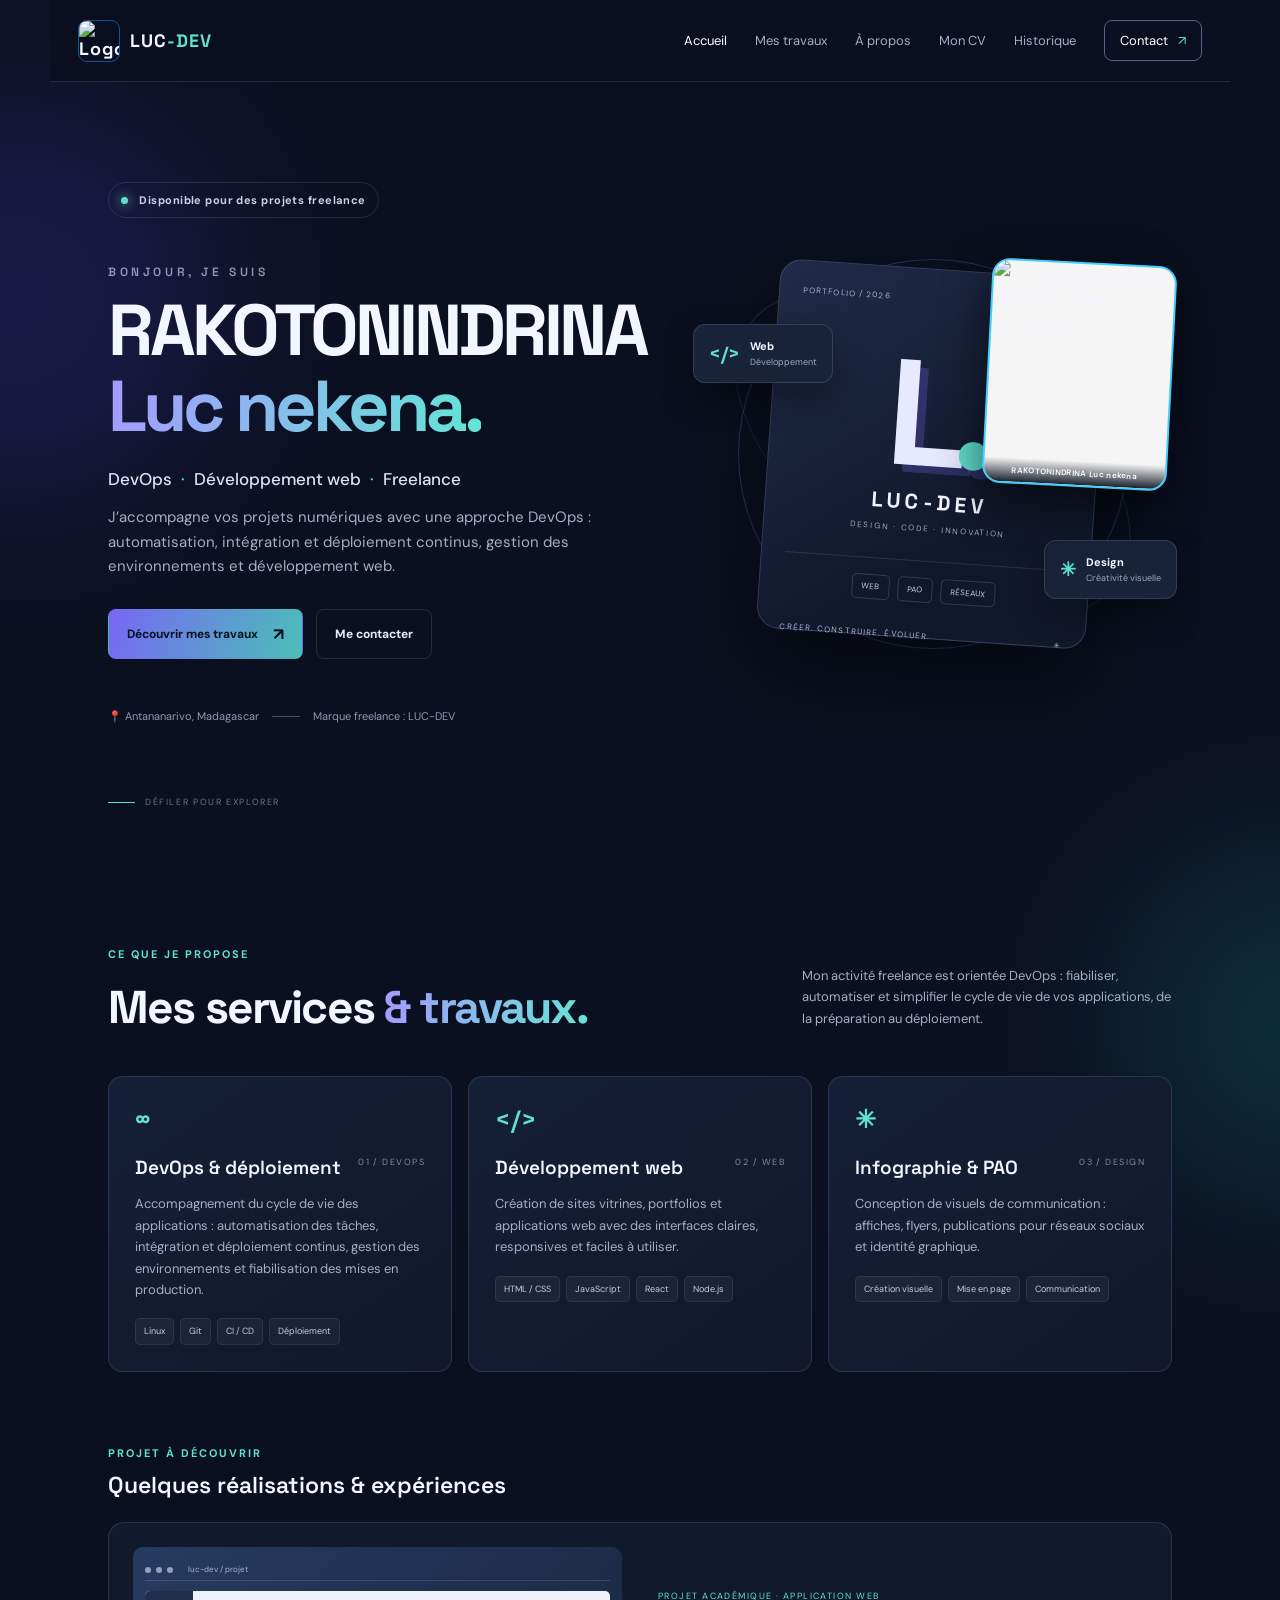
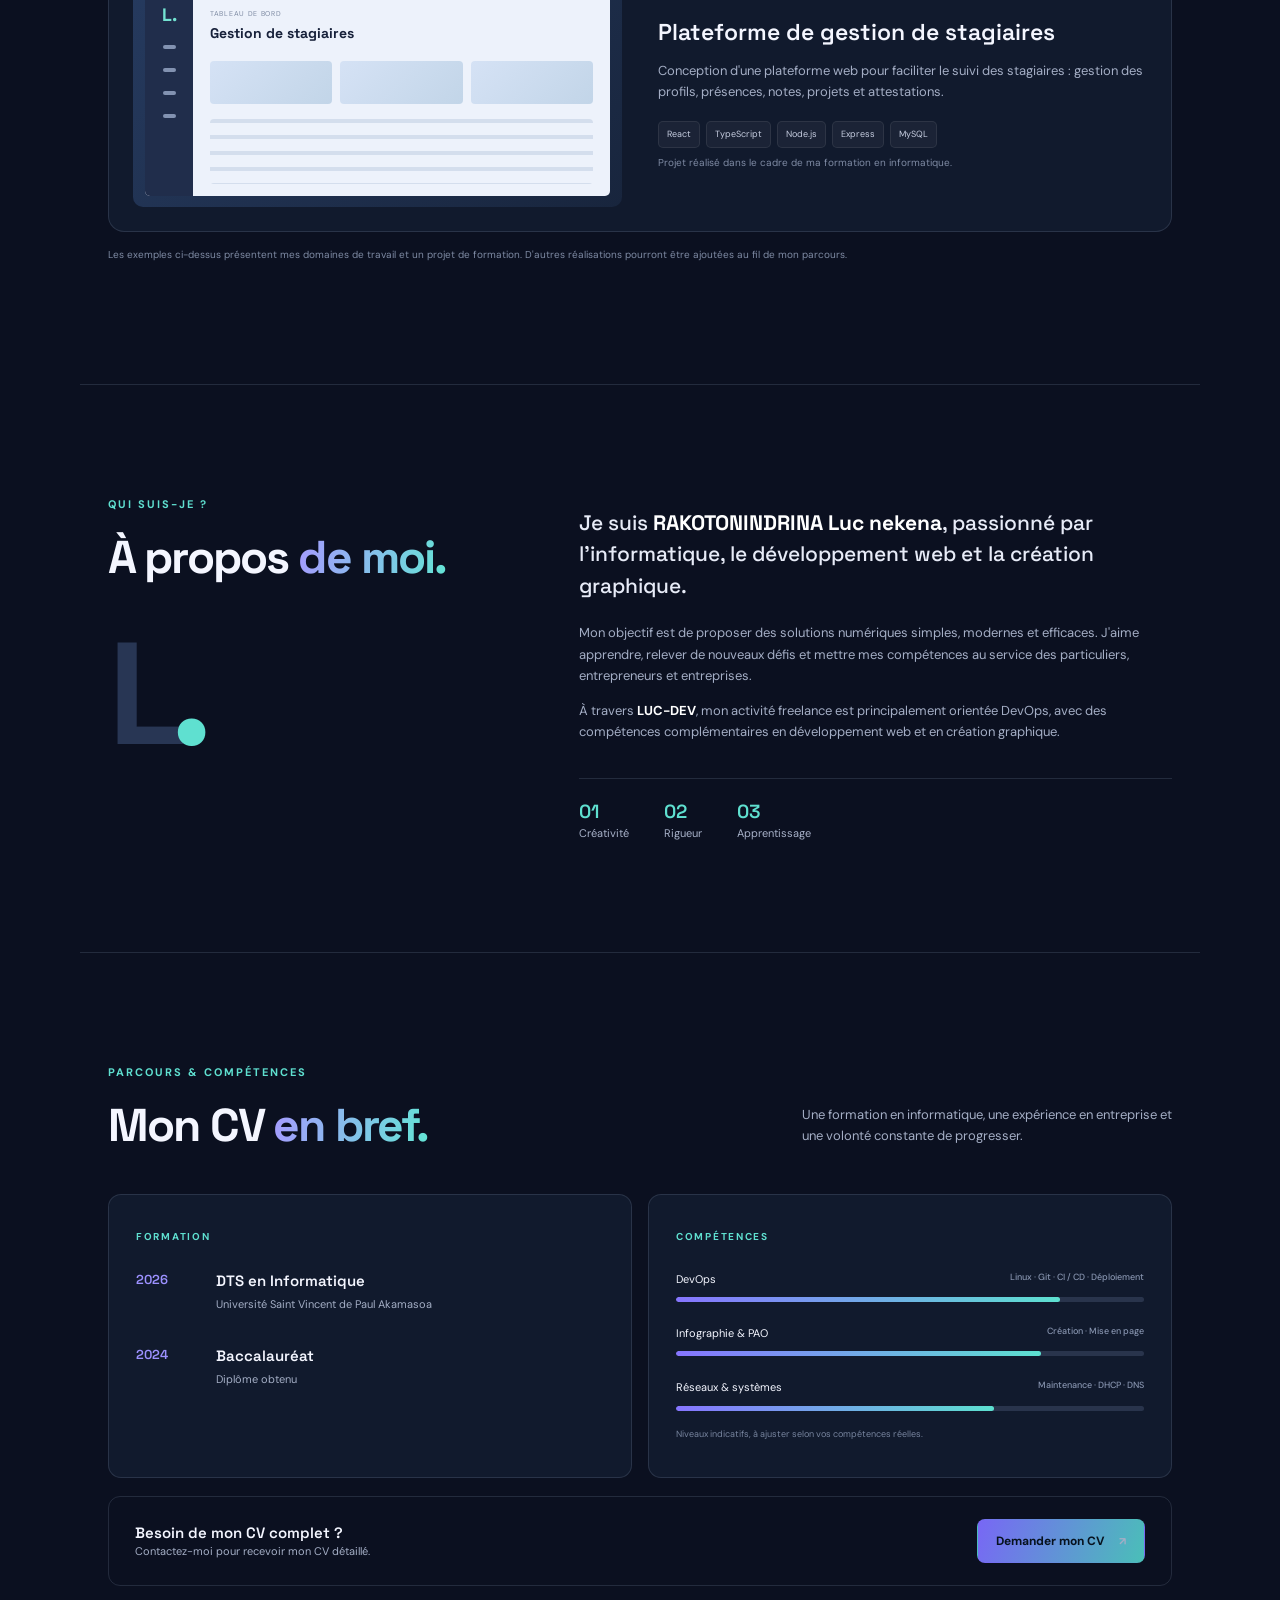
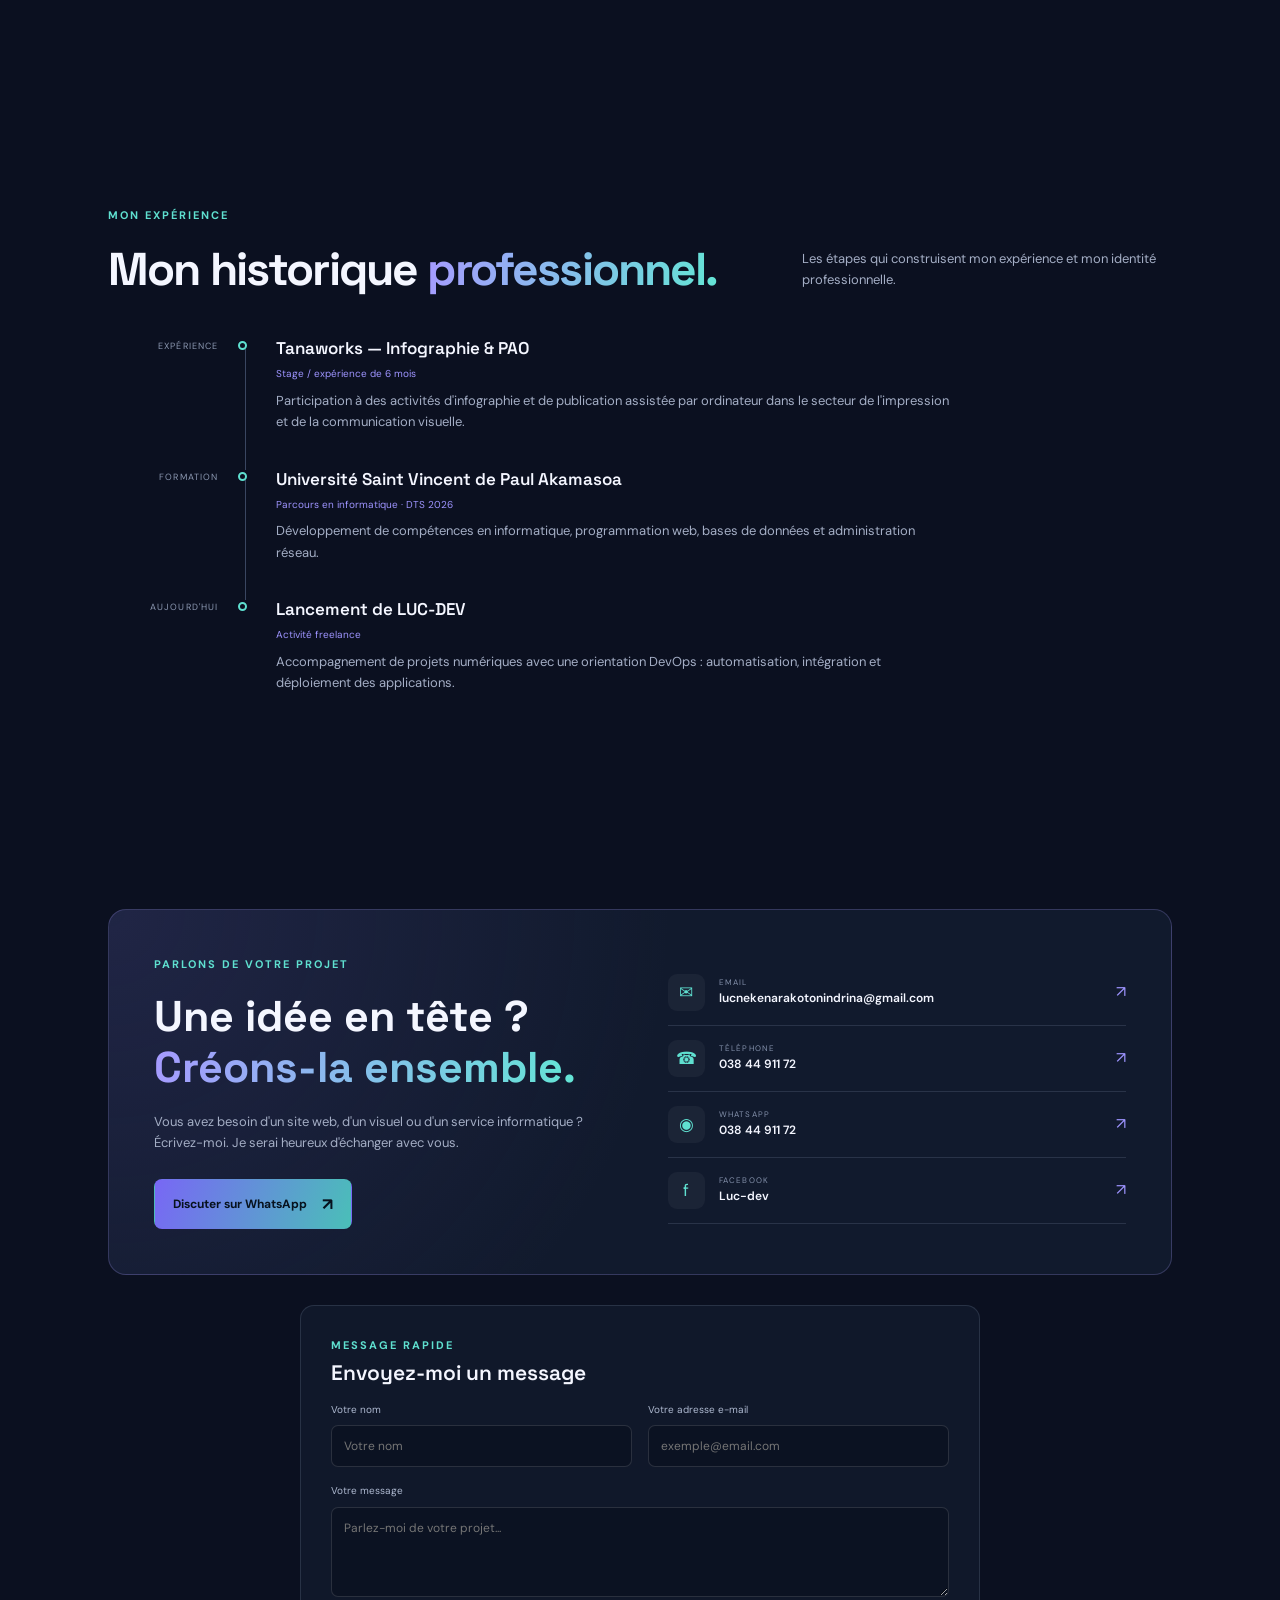
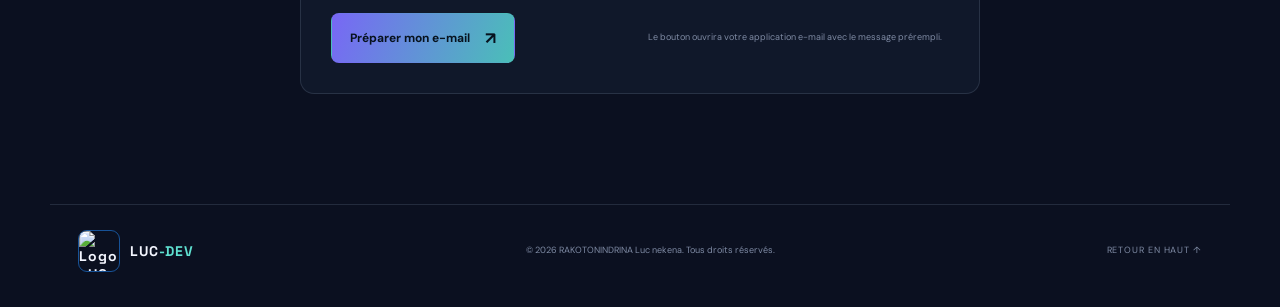
==== index.html @ 8e02e76b "Add files via upload" ====
<!doctype html>
<html lang="fr">
<head>
  <meta charset="utf-8">
  <meta name="viewport" content="width=device-width, initial-scale=1">
  <meta name="theme-color" content="#0b1020">
  <meta name="description" content="Portfolio de RAKOTONINDRINA Luc nekena — développeur web, infographiste et freelance LUC-DEV à Madagascar.">
  <title>RAKOTONINDRINA Luc nekena | LUC-DEV</title>
  <link rel="preconnect" href="https://fonts.googleapis.com">
  <link rel="preconnect" href="https://fonts.gstatic.com" crossorigin>
  <link href="https://fonts.googleapis.com/css2?family=DM+Sans:wght@400;500;600;700&family=Space+Grotesk:wght@400;500;600;700&display=swap" rel="stylesheet">
  <link rel="stylesheet" href="style.css">
</head>
<body>
  <div class="ambient ambient-one"></div><div class="ambient ambient-two"></div>
  <header class="topbar">
    <a class="brand" href="#accueil" aria-label="Accueil LUC-DEV"><img class="brand-logo" src="assets/luc-dev-logo.png" alt="Logo LUC-DEV"><span class="brand-wordmark">LUC<span class="brand-accent">-DEV</span></span></a>
    <button class="menu-toggle" id="menuToggle" aria-label="Ouvrir le menu" aria-expanded="false"><span></span><span></span><span></span></button>
    <nav id="mainNav">
      <a href="#accueil" class="nav-link active">Accueil</a>
      <a href="#travaux" class="nav-link">Mes travaux</a>
      <a href="#apropos" class="nav-link">À propos</a>
      <a href="#cv" class="nav-link">Mon CV</a>
      <a href="#historique" class="nav-link">Historique</a>
      <a href="#contact" class="nav-link nav-contact">Contact <span>↗</span></a>
    </nav>
  </header>

  <main>
    <section class="hero section" id="accueil">
      <div class="hero-copy">
        <div class="eyebrow"><span class="status-dot"></span> Disponible pour des projets freelance</div>
        <p class="hero-kicker">BONJOUR, JE SUIS</p>
        <h1>RAKOTONINDRINA<br><span class="gradient-text">Luc nekena.</span></h1>
        <h2>DevOps <span>·</span> Développement web <span>·</span> Freelance</h2>
        <p class="hero-description">J’accompagne vos projets numériques avec une approche DevOps : automatisation, intégration et déploiement continus, gestion des environnements et développement web.</p>
        <div class="hero-actions">
          <a class="button button-primary" href="#travaux">Découvrir mes travaux <span>↗</span></a>
          <a class="button button-ghost" href="#contact">Me contacter</a>
        </div>
        <div class="hero-meta"><span>📍 Antananarivo, Madagascar</span><span class="meta-line"></span><span>Marque freelance : LUC-DEV</span></div>
      </div>
      <div class="hero-visual">
        <div class="visual-orbit orbit-a"></div><div class="visual-orbit orbit-b"></div>
        <div class="portrait-frame"><img src="assets/luc-profile.png" alt="Portrait professionnel de RAKOTONINDRINA Luc nekena"><span class="portrait-caption">RAKOTONINDRINA Luc nekena</span></div>
        <div class="profile-card">
          <div class="profile-top"><span class="tiny-label">PORTFOLIO / 2026</span><span class="online-indicator">● EN LIGNE</span></div>
          <div class="monogram">L<span>.</span></div>
          <div class="profile-name">LUC-DEV</div>
          <div class="profile-role">DESIGN · CODE · INNOVATION</div>
          <div class="profile-divider"></div>
          <div class="profile-tags"><span>WEB</span><span>PAO</span><span>RÉSEAUX</span></div>
          <div class="profile-bottom"><span>CRÉER. CONSTRUIRE. ÉVOLUER.</span><span>✳</span></div>
        </div>
        <div class="float-chip chip-code"><span class="chip-icon">&lt;/&gt;</span><span><b>Web</b><small>Développement</small></span></div>
        <div class="float-chip chip-design"><span class="chip-icon">✳</span><span><b>Design</b><small>Créativité visuelle</small></span></div>
      </div>
      <a class="scroll-cue" href="#travaux"><span></span> DÉFILER POUR EXPLORER</a>
    </section>

    <section class="section work-section" id="travaux">
      <div class="section-heading">
        <div><p class="eyebrow">CE QUE JE PROPOSE</p><h2>Mes services <span class="gradient-text">&amp; travaux.</span></h2></div>
        <p class="section-intro">Mon activité freelance est orientée DevOps : fiabiliser, automatiser et simplifier le cycle de vie de vos applications, de la préparation au déploiement.</p>
      </div>
      <div class="service-grid">
        <article class="service-card">
          <div class="service-icon">∞</div><span class="card-number">01 / DEVOPS</span>
          <h3>DevOps &amp; déploiement</h3><p>Accompagnement du cycle de vie des applications : automatisation des tâches, intégration et déploiement continus, gestion des environnements et fiabilisation des mises en production.</p>
          <div class="tags"><span>Linux</span><span>Git</span><span>CI / CD</span><span>Déploiement</span></div>
        </article>
        <article class="service-card">
          <div class="service-icon">&lt;/&gt;</div><span class="card-number">02 / WEB</span>
          <h3>Développement web</h3><p>Création de sites vitrines, portfolios et applications web avec des interfaces claires, responsives et faciles à utiliser.</p>
          <div class="tags"><span>HTML / CSS</span><span>JavaScript</span><span>React</span><span>Node.js</span></div>
        </article>
        <article class="service-card">
          <div class="service-icon">✳</div><span class="card-number">03 / DESIGN</span>
          <h3>Infographie &amp; PAO</h3><p>Conception de visuels de communication : affiches, flyers, publications pour réseaux sociaux et identité graphique.</p>
          <div class="tags"><span>Création visuelle</span><span>Mise en page</span><span>Communication</span></div>
        </article>
      </div>

      <div class="project-heading"><p class="eyebrow">PROJET À DÉCOUVRIR</p><h3>Quelques réalisations &amp; expériences</h3></div>
      <article class="project-card">
        <div class="project-art">
          <div class="browser-bar"><i></i><i></i><i></i><span>luc-dev / projet</span></div>
          <div class="dashboard-art"><aside><b>L.</b><span></span><span></span><span></span><span></span></aside><div class="dash-main"><small>TABLEAU DE BORD</small><b>Gestion de stagiaires</b><div class="dash-widgets"><i></i><i></i><i></i></div><div class="dash-lines"></div></div></div>
        </div>
        <div class="project-info"><span class="project-type">PROJET ACADÉMIQUE · APPLICATION WEB</span><h4>Plateforme de gestion de stagiaires</h4><p>Conception d'une plateforme web pour faciliter le suivi des stagiaires : gestion des profils, présences, notes, projets et attestations.</p><div class="tags"><span>React</span><span>TypeScript</span><span>Node.js</span><span>Express</span><span>MySQL</span></div><span class="project-note">Projet réalisé dans le cadre de ma formation en informatique.</span></div>
      </article>
      <p class="small-note">Les exemples ci-dessus présentent mes domaines de travail et un projet de formation. D'autres réalisations pourront être ajoutées au fil de mon parcours.</p>
    </section>

    <section class="section about-section" id="apropos">
      <div class="about-left"><p class="eyebrow">QUI SUIS-JE ?</p><h2>À propos <span class="gradient-text">de moi.</span></h2><div class="about-mark">L<span>.</span></div></div>
      <div class="about-content"><p class="about-lead">Je suis <strong>RAKOTONINDRINA Luc nekena</strong>, passionné par l'informatique, le développement web et la création graphique.</p><p>Mon objectif est de proposer des solutions numériques simples, modernes et efficaces. J'aime apprendre, relever de nouveaux défis et mettre mes compétences au service des particuliers, entrepreneurs et entreprises.</p><p>À travers <strong>LUC-DEV</strong>, mon activité freelance est principalement orientée DevOps, avec des compétences complémentaires en développement web et en création graphique.</p>
        <div class="values"><div><b>01</b><span>Créativité</span></div><div><b>02</b><span>Rigueur</span></div><div><b>03</b><span>Apprentissage</span></div></div>
      </div>
    </section>

    <section class="section cv-section" id="cv">
      <div class="section-heading"><div><p class="eyebrow">PARCOURS &amp; COMPÉTENCES</p><h2>Mon CV <span class="gradient-text">en bref.</span></h2></div><p class="section-intro">Une formation en informatique, une expérience en entreprise et une volonté constante de progresser.</p></div>
      <div class="cv-grid">
        <div class="cv-panel"><span class="panel-label">FORMATION</span><div class="timeline-item"><span class="timeline-date">2026</span><div><h3>DTS en Informatique</h3><p>Université Saint Vincent de Paul Akamasoa</p></div></div><div class="timeline-item"><span class="timeline-date">2024</span><div><h3>Baccalauréat</h3><p>Diplôme obtenu</p></div></div></div>
        <div class="cv-panel"><span class="panel-label">COMPÉTENCES</span><div class="skill"><div><span>DevOps</span><b>Linux · Git · CI / CD · Déploiement</b></div><div class="skill-track"><i style="width:82%"></i></div></div><div class="skill"><div><span>Infographie &amp; PAO</span><b>Création · Mise en page</b></div><div class="skill-track"><i style="width:78%"></i></div></div><div class="skill"><div><span>Réseaux &amp; systèmes</span><b>Maintenance · DHCP · DNS</b></div><div class="skill-track"><i style="width:68%"></i></div></div><p class="skill-disclaimer">Niveaux indicatifs, à ajuster selon vos compétences réelles.</p></div>
      </div>
      <div class="cv-footer"><div><b>Besoin de mon CV complet ?</b><span>Contactez-moi pour recevoir mon CV détaillé.</span></div><a class="button button-primary" href="mailto:lucnekenarakotonindrina@gmail.com?subject=Demande%20de%20CV">Demander mon CV <span>↗</span></a></div>
    </section>

    <section class="section history-section" id="historique">
      <div class="section-heading"><div><p class="eyebrow">MON EXPÉRIENCE</p><h2>Mon historique <span class="gradient-text">professionnel.</span></h2></div><p class="section-intro">Les étapes qui construisent mon expérience et mon identité professionnelle.</p></div>
      <div class="history-list">
        <article class="history-item"><div class="history-date">EXPÉRIENCE</div><div class="history-marker"></div><div><h3>Tanaworks — Infographie &amp; PAO</h3><p class="history-duration">Stage / expérience de 6 mois</p><p>Participation à des activités d'infographie et de publication assistée par ordinateur dans le secteur de l'impression et de la communication visuelle.</p></div></article>
        <article class="history-item"><div class="history-date">FORMATION</div><div class="history-marker"></div><div><h3>Université Saint Vincent de Paul Akamasoa</h3><p class="history-duration">Parcours en informatique · DTS 2026</p><p>Développement de compétences en informatique, programmation web, bases de données et administration réseau.</p></div></article>
        <article class="history-item"><div class="history-date">AUJOURD'HUI</div><div class="history-marker"></div><div><h3>Lancement de LUC-DEV</h3><p class="history-duration">Activité freelance</p><p>Accompagnement de projets numériques avec une orientation DevOps : automatisation, intégration et déploiement des applications.</p></div></article>
      </div>
    </section>

    <section class="section contact-section" id="contact">
      <div class="contact-panel"><div class="contact-copy"><p class="eyebrow">PARLONS DE VOTRE PROJET</p><h2>Une idée en tête ?<br><span class="gradient-text">Créons-la ensemble.</span></h2><p>Vous avez besoin d'un site web, d'un visuel ou d'un service informatique ? Écrivez-moi. Je serai heureux d'échanger avec vous.</p><a class="button button-primary" href="https://wa.me/261384491172" target="_blank" rel="noopener">Discuter sur WhatsApp <span>↗</span></a></div>
        <div class="contact-details">
          <a class="contact-line" href="mailto:lucnekenarakotonindrina@gmail.com"><span class="contact-icon">✉</span><span><small>EMAIL</small><b>lucnekenarakotonindrina@gmail.com</b></span><span class="arrow">↗</span></a>
          <a class="contact-line" href="tel:+261384491172"><span class="contact-icon">☎</span><span><small>TÉLÉPHONE</small><b>038 44 911 72</b></span><span class="arrow">↗</span></a>
          <a class="contact-line" href="https://wa.me/261384491172" target="_blank" rel="noopener"><span class="contact-icon">◉</span><span><small>WHATSAPP</small><b>038 44 911 72</b></span><span class="arrow">↗</span></a>
          <a class="contact-line" href="https://www.facebook.com/Luc-dev" target="_blank" rel="noopener"><span class="contact-icon">f</span><span><small>FACEBOOK</small><b>Luc-dev</b></span><span class="arrow">↗</span></a>
        </div>
      </div>
      <form class="message-form" id="contactForm"><div><p class="eyebrow">MESSAGE RAPIDE</p><h3>Envoyez-moi un message</h3></div><label>Votre nom<input name="name" required placeholder="Votre nom"></label><label>Votre adresse e-mail<input name="email" type="email" required placeholder="exemple@email.com"></label><label>Votre message<textarea name="message" rows="4" required placeholder="Parlez-moi de votre projet..."></textarea></label><button class="button button-primary" type="submit">Préparer mon e-mail <span>↗</span></button><p class="form-hint" id="formHint">Le bouton ouvrira votre application e-mail avec le message prérempli.</p></form>
    </section>
  </main>

  <footer class="footer"><a class="brand" href="#accueil"><img class="brand-logo" src="assets/luc-dev-logo.png" alt="Logo LUC-DEV"><span class="brand-wordmark">LUC<span class="brand-accent">-DEV</span></span></a><p>© <span id="year"></span> RAKOTONINDRINA Luc nekena. Tous droits réservés.</p><a href="#accueil" class="back-top">RETOUR EN HAUT ↑</a></footer>
  <script src="script.js"></script>
</body>
</html>
---- style.css ----
*{box-sizing:border-box} :root{--bg:#0b1020;--panel:#111a30;--panel2:#151f38;--text:#f4f6ff;--muted:#a4aec5;--line:rgba(185,201,235,.14);--accent:#8b7cff;--cyan:#5fe0d0}html{scroll-behavior:smooth;scroll-padding-top:90px}body{margin:0;background:var(--bg);color:var(--text);font-family:"DM Sans",sans-serif;line-height:1.65;overflow-x:hidden}a{color:inherit;text-decoration:none}.ambient{position:absolute;pointer-events:none;filter:blur(90px);opacity:.18;border-radius:50%;z-index:-1}.ambient-one{width:400px;height:400px;background:#654dff;top:100px;left:-180px}.ambient-two{width:350px;height:350px;background:#1cb9ae;top:850px;right:-190px}.topbar{height:82px;max-width:1180px;margin:auto;padding:0 28px;display:flex;align-items:center;justify-content:space-between;border-bottom:1px solid var(--line);position:sticky;top:0;background:rgba(11,16,32,.86);backdrop-filter:blur(18px);z-index:20}.brand{display:flex;align-items:center;gap:10px;font:700 18px "Space Grotesk";letter-spacing:.06em}.brand-mark{display:grid;place-items:center;width:34px;height:34px;border:1px solid #8b7cff;border-radius:10px;color:#fff;background:linear-gradient(145deg,#806dff55,#4ce0cf22)}.brand-accent{color:var(--cyan)}nav{display:flex;align-items:center;gap:28px}.nav-link{font-size:13px;color:var(--muted);transition:.2s}.nav-link:hover,.nav-link.active{color:#fff}.nav-contact{color:#fff;border:1px solid #5b5e87;padding:9px 15px;border-radius:8px}.nav-contact span{color:var(--cyan);margin-left:7px}.menu-toggle{display:none;background:none;border:0;padding:8px}.menu-toggle span{display:block;width:24px;height:2px;background:#fff;margin:5px}.section{max-width:1120px;margin:auto;padding:110px 28px}.hero{min-height:680px;display:grid;grid-template-columns:1.1fr .9fr;align-items:center;position:relative;padding-top:100px}.eyebrow{font-size:11px;letter-spacing:.18em;font-weight:700;color:var(--cyan);margin:0 0 18px}.status-dot{display:inline-block;width:7px;height:7px;border-radius:50%;background:var(--cyan);box-shadow:0 0 12px var(--cyan);margin-right:8px}.hero .eyebrow{display:inline-block;padding:8px 12px;border:1px solid var(--line);border-radius:30px;color:#c8d1e7;letter-spacing:.04em;font-size:11px}.hero-kicker{font:600 12px "Space Grotesk";letter-spacing:.3em;color:#8e99b3;margin:28px 0 12px}.hero h1{font:700 clamp(43px,6vw,72px)/1.06 "Space Grotesk";letter-spacing:-.055em;margin:0}.gradient-text{background:linear-gradient(100deg,#a69aff,#63e5d5);-webkit-background-clip:text;background-clip:text;color:transparent}.hero h2{font:500 17px "DM Sans";color:#dce2f2;margin:23px 0 14px}.hero h2 span{color:var(--cyan);padding:0 5px}.hero-description{color:var(--muted);max-width:520px;font-size:15px}.hero-actions{display:flex;gap:13px;margin-top:30px;flex-wrap:wrap}.button{display:inline-flex;align-items:center;justify-content:center;gap:15px;padding:13px 18px;border-radius:8px;font:700 12px "DM Sans";border:1px solid transparent;cursor:pointer;transition:.2s}.button:hover{transform:translateY(-2px)}.button-primary{background:linear-gradient(110deg,#7867f5,#4abfb8);color:#07121e}.button-primary span{font-size:17px}.button-ghost{border-color:var(--line);color:#e8edfa}.hero-meta{display:flex;align-items:center;gap:13px;color:#8e9ab3;font-size:11px;margin-top:48px}.meta-line{width:28px;height:1px;background:#48516a}.hero-visual{min-height:420px;display:grid;place-items:center;position:relative}.profile-card{width:min(330px,80%);height:370px;border:1px solid #7880a455;border-radius:22px;background:linear-gradient(145deg,#202b49,#10182b 70%);box-shadow:0 35px 90px #0008;position:relative;padding:23px;z-index:2;transform:rotate(4deg)}.profile-top,.profile-bottom{display:flex;justify-content:space-between;align-items:center}.tiny-label,.online-indicator,.profile-bottom{font-size:8px;letter-spacing:.14em;color:#aab5ce}.online-indicator{color:var(--cyan)}.monogram{font:700 150px/.95 "Space Grotesk";text-align:center;margin:37px 0 3px;letter-spacing:-.1em;color:#e7eaff;text-shadow:8px 8px 0 #7867f544}.monogram span,.about-mark span{color:var(--cyan)}.profile-name{text-align:center;font:700 21px "Space Grotesk";letter-spacing:.2em}.profile-role{text-align:center;font-size:8px;letter-spacing:.22em;color:#99a6c1;margin-top:7px}.profile-divider{height:1px;background:var(--line);margin:25px 0 16px}.profile-tags{display:flex;justify-content:center;gap:8px}.profile-tags span{border:1px solid #ffffff25;padding:5px 9px;border-radius:5px;font-size:8px;color:#c4cde0}.profile-bottom{margin-top:27px}.visual-orbit{position:absolute;border:1px solid #8d8aff44;border-radius:50%;width:390px;height:390px}.orbit-b{width:450px;height:450px;border-color:#53d5c42b;transform:rotate(35deg) scaleY(.55)}.float-chip{position:absolute;z-index:3;display:flex;align-items:center;gap:10px;padding:12px 15px;background:#18233a;border:1px solid #ffffff20;border-radius:12px;box-shadow:0 15px 35px #0005}.float-chip b,.float-chip small{display:block}.float-chip b{font-size:11px}.float-chip small{font-size:9px;color:#9ba8c2}.chip-icon{font:700 19px "Space Grotesk";color:var(--cyan)}.chip-code{top:80px;left:0}.chip-design{bottom:65px;right:-5px}.scroll-cue{position:absolute;bottom:25px;left:28px;color:#69758f;font-size:9px;letter-spacing:.18em;display:flex;align-items:center;gap:10px}.scroll-cue span{width:27px;height:1px;background:var(--cyan)}.section-heading{display:flex;justify-content:space-between;align-items:end;gap:35px;margin-bottom:42px}.section-heading h2,.about-left h2{font:700 clamp(32px,4vw,46px)/1.15 "Space Grotesk";letter-spacing:-.04em;margin:0}.section-intro{max-width:370px;color:var(--muted);font-size:13px;margin:0 0 5px}.service-grid{display:grid;grid-template-columns:repeat(3,1fr);gap:16px}.service-card{background:linear-gradient(145deg,#151f37,#10182a);border:1px solid var(--line);border-radius:14px;padding:26px;min-height:280px;transition:.25s}.service-card:hover{transform:translateY(-5px);border-color:#8b7cff88}.service-icon{font:600 25px "Space Grotesk";color:var(--cyan);margin-bottom:20px}.card-number{font-size:9px;letter-spacing:.16em;color:#7f8ba7;float:right}.service-card h3{font:600 19px "Space Grotesk";margin:8px 0}.service-card p,.project-info p,.about-content p,.history-item p{font-size:13px;color:var(--muted)}.tags{display:flex;gap:6px;flex-wrap:wrap;margin-top:18px}.tags span{font-size:9px;color:#c6cde0;background:#ffffff0b;border:1px solid #ffffff14;padding:5px 8px;border-radius:5px}.project-heading{margin:72px 0 22px}.project-heading .eyebrow{margin-bottom:8px}.project-heading h3{font:600 23px "Space Grotesk";margin:0}.project-card{display:grid;grid-template-columns:1fr 1fr;gap:36px;align-items:center;padding:24px;border:1px solid var(--line);border-radius:16px;background:#111a2d}.project-art{height:260px;border-radius:10px;background:linear-gradient(135deg,#263b60,#18253d);padding:12px;overflow:hidden}.browser-bar{height:22px;display:flex;gap:5px;align-items:center;border-bottom:1px solid #ffffff20}.browser-bar i{width:6px;height:6px;border-radius:50%;background:#93a2bd}.browser-bar span{font-size:8px;color:#aab5ca;margin-left:10px}.dashboard-art{display:flex;height:205px;margin-top:10px;background:#edf2fb;border-radius:5px;color:#17213a;overflow:hidden}.dashboard-art aside{width:48px;background:#202d4b;display:flex;align-items:center;flex-direction:column;gap:19px;padding:12px 0}.dashboard-art aside b{color:#73e3d2;font:700 18px "Space Grotesk"}.dashboard-art aside span{width:13px;height:4px;border-radius:5px;background:#8292b1}.dash-main{padding:17px;flex:1}.dash-main small{display:block;font-size:7px;color:#7d8aa2;letter-spacing:.1em}.dash-main>b{font:700 14px "Space Grotesk"}.dash-widgets{display:flex;gap:8px;margin:15px 0}.dash-widgets i{height:43px;flex:1;border-radius:4px;background:linear-gradient(135deg,#d5e2f5,#c2d5e8)}.dash-lines{height:65px;border-radius:4px;background:repeating-linear-gradient(to bottom,#d4deed 0 4px,transparent 4px 16px)}.project-type{font-size:9px;letter-spacing:.16em;color:var(--cyan)}.project-info h4{font:600 23px "Space Grotesk";margin:10px 0}.project-note,.small-note{font-size:10px;color:#7f8ba4}.small-note{margin-top:15px}.about-section{display:grid;grid-template-columns:.8fr 1.2fr;gap:75px;border-top:1px solid var(--line);border-bottom:1px solid var(--line)}.about-mark{font:700 145px/.9 "Space Grotesk";color:#283654;margin-top:45px;letter-spacing:-.12em}.about-content{padding-top:12px}.about-content .about-lead{font:500 21px/1.5 "Space Grotesk";color:#e7ebf7;margin-top:0}.about-content strong{color:#fff}.values{display:flex;gap:35px;margin-top:35px;padding-top:20px;border-top:1px solid var(--line)}.values div{display:flex;flex-direction:column}.values b{font:600 19px "Space Grotesk";color:var(--cyan)}.values span{font-size:11px;color:#a8b2c9}.cv-grid{display:grid;grid-template-columns:1fr 1fr;gap:16px}.cv-panel{padding:27px;border:1px solid var(--line);border-radius:13px;background:#111a2d}.panel-label{font-size:10px;letter-spacing:.17em;color:var(--cyan);font-weight:700}.timeline-item{display:grid;grid-template-columns:65px 1fr;gap:15px;padding:23px 0 5px}.timeline-date{font:600 13px "Space Grotesk";color:#9c91ff}.timeline-item h3{font:600 15px "Space Grotesk";margin:0}.timeline-item p{font-size:11px;color:var(--muted);margin:5px 0}.skill{margin-top:22px}.skill>div:first-child{display:flex;justify-content:space-between;gap:12px;font-size:11px}.skill b{font-size:9px;color:#8794af;font-weight:500;text-align:right}.skill-track{height:5px;background:#29344c;border-radius:8px;margin-top:9px;overflow:hidden}.skill-track i{display:block;height:100%;background:linear-gradient(90deg,#8675ff,#5de0d0);border-radius:8px}.skill-disclaimer{font-size:9px;color:#78859f;margin-top:16px}.cv-footer{margin-top:18px;padding:22px 26px;border:1px solid var(--line);border-radius:12px;display:flex;align-items:center;justify-content:space-between;gap:20px}.cv-footer b,.cv-footer span{display:block}.cv-footer b{font:600 15px "Space Grotesk"}.cv-footer span{font-size:11px;color:var(--muted)}.history-list{max-width:850px}.history-item{display:grid;grid-template-columns:110px 18px 1fr;gap:20px;position:relative;padding-bottom:35px}.history-item:not(:last-child):after{content:"";position:absolute;left:137px;top:12px;bottom:-2px;width:1px;background:#3a4661}.history-date{font-size:9px;letter-spacing:.12em;color:#8c98b1;text-align:right;padding-top:2px}.history-marker{width:9px;height:9px;border:2px solid var(--cyan);border-radius:50%;background:var(--bg);z-index:1;margin-top:4px}.history-item h3{font:600 17px "Space Grotesk";margin:0}.history-item p{margin:7px 0 0}.history-item .history-duration{color:#9e94ff;font-size:10px}.contact-section{padding-top:70px}.contact-panel{display:grid;grid-template-columns:1fr 1fr;gap:55px;padding:45px;border:1px solid #7c77bd55;border-radius:18px;background:radial-gradient(circle at 0 0,#3e3b7655,transparent 50%),#111a2d}.contact-copy h2{font:700 clamp(30px,4vw,43px)/1.2 "Space Grotesk";margin:0 0 17px}.contact-copy>p:not(.eyebrow){font-size:13px;color:var(--muted);max-width:430px;margin-bottom:25px}.contact-details{display:flex;flex-direction:column;justify-content:center}.contact-line{display:flex;align-items:center;gap:14px;padding:14px 0;border-bottom:1px solid var(--line)}.contact-icon{display:grid;place-items:center;width:37px;height:37px;border-radius:9px;background:#ffffff0b;color:var(--cyan);font-size:17px}.contact-line small,.contact-line b{display:block}.contact-line small{font-size:8px;letter-spacing:.15em;color:#8390aa}.contact-line b{font-size:12px;font-weight:600}.arrow{margin-left:auto;color:#9e94ff}.message-form{max-width:680px;margin:30px auto 0;padding:30px;border:1px solid var(--line);border-radius:14px;background:#10182a;display:grid;grid-template-columns:1fr 1fr;gap:16px}.message-form>div{grid-column:1/-1}.message-form h3{font:600 21px "Space Grotesk";margin:0}.message-form .eyebrow{margin-bottom:5px}.message-form label{font-size:10px;color:#aeb9d0;display:flex;flex-direction:column;gap:7px}.message-form label:nth-of-type(3){grid-column:1/-1}.message-form input,.message-form textarea{width:100%;border:1px solid #ffffff20;background:#0b1222;border-radius:7px;padding:12px;color:#fff;font:12px "DM Sans";outline:none}.message-form input:focus,.message-form textarea:focus{border-color:#8b7cff}.message-form textarea{resize:vertical}.message-form button{justify-self:start}.form-hint{font-size:9px;color:#7f8ba4;align-self:center;margin:0}.footer{max-width:1180px;margin:auto;padding:25px 28px 35px;border-top:1px solid var(--line);display:flex;align-items:center;justify-content:space-between;gap:15px}.footer p,.back-top{font-size:9px;color:#7f8ba4}.back-top{letter-spacing:.1em}.footer .brand{font-size:14px}.footer .brand-mark{width:29px;height:29px}.footer p{margin:0}
@media(max-width:850px){nav{gap:15px}.nav-link{font-size:11px}.hero{grid-template-columns:1fr .8fr}.profile-card{width:280px;height:340px}.monogram{font-size:130px}.visual-orbit{width:330px;height:330px}.orbit-b{width:380px;height:380px}.chip-code{left:-10px}.chip-design{right:-15px}.section-heading{align-items:start;flex-direction:column;gap:12px}.section-intro{max-width:600px}.service-card{padding:20px}.about-section{gap:35px}}
@media(max-width:650px){.topbar{height:68px;padding:0 20px}.menu-toggle{display:block}nav{display:none;position:absolute;top:68px;left:0;right:0;padding:18px 22px 24px;background:#0e1628;border-bottom:1px solid var(--line);flex-direction:column;align-items:stretch;gap:17px}nav.open{display:flex}.nav-contact{text-align:center}.section{padding:78px 21px}.hero{display:block;padding-top:75px;min-height:auto}.hero h1{font-size:clamp(42px,12vw,62px)}.hero h2{font-size:14px}.hero-description{font-size:13px}.hero-visual{min-height:420px;margin-top:25px}.profile-card{width:270px;height:335px}.monogram{font-size:125px;margin-top:30px}.visual-orbit{width:310px;height:310px}.orbit-b{width:360px;height:360px}.chip-code{left:0;top:65px}.chip-design{right:0;bottom:55px}.scroll-cue{display:none}.hero-meta{margin-top:28px;flex-wrap:wrap}.service-grid{grid-template-columns:1fr}.service-card{min-height:auto}.project-card{grid-template-columns:1fr;gap:22px;padding:16px}.project-art{height:230px}.about-section{grid-template-columns:1fr;gap:10px}.about-mark{display:none}.about-content .about-lead{font-size:19px}.values{gap:24px}.cv-grid{grid-template-columns:1fr}.cv-footer{align-items:flex-start;flex-direction:column}.history-item{grid-template-columns:75px 14px 1fr;gap:12px}.history-item:not(:last-child):after{left:93px}.history-item h3{font-size:14px}.history-date{font-size:8px}.contact-panel{grid-template-columns:1fr;padding:26px 20px;gap:25px}.contact-line b{font-size:11px;overflow-wrap:anywhere}.message-form{grid-template-columns:1fr;padding:22px}.message-form label:nth-of-type(3){grid-column:auto}.footer{padding:23px 20px;flex-wrap:wrap}.footer p{order:3;width:100%}}

/* Identité visuelle fournie par Luc */
.brand-logo{width:42px;height:42px;object-fit:cover;border-radius:9px;border:1px solid #238dff88}
.brand-wordmark{display:inline-block}
.portrait-frame{position:absolute;z-index:4;top:18px;right:0;width:185px;height:225px;border:2px solid #42cfff;border-radius:18px;overflow:hidden;box-shadow:0 18px 45px #0009;transform:rotate(3deg);background:#f5f5f5}
.portrait-frame img{width:100%;height:100%;object-fit:cover;object-position:center 28%;display:block}
.portrait-caption{position:absolute;bottom:0;left:0;right:0;padding:7px 5px;text-align:center;background:linear-gradient(transparent,#07101eea);font:600 8px "DM Sans";color:#fff;letter-spacing:.04em}
@media(max-width:650px){.portrait-frame{width:145px;height:178px;top:0;right:5px}.hero-visual{padding-top:55px}.brand-logo{width:36px;height:36px}}
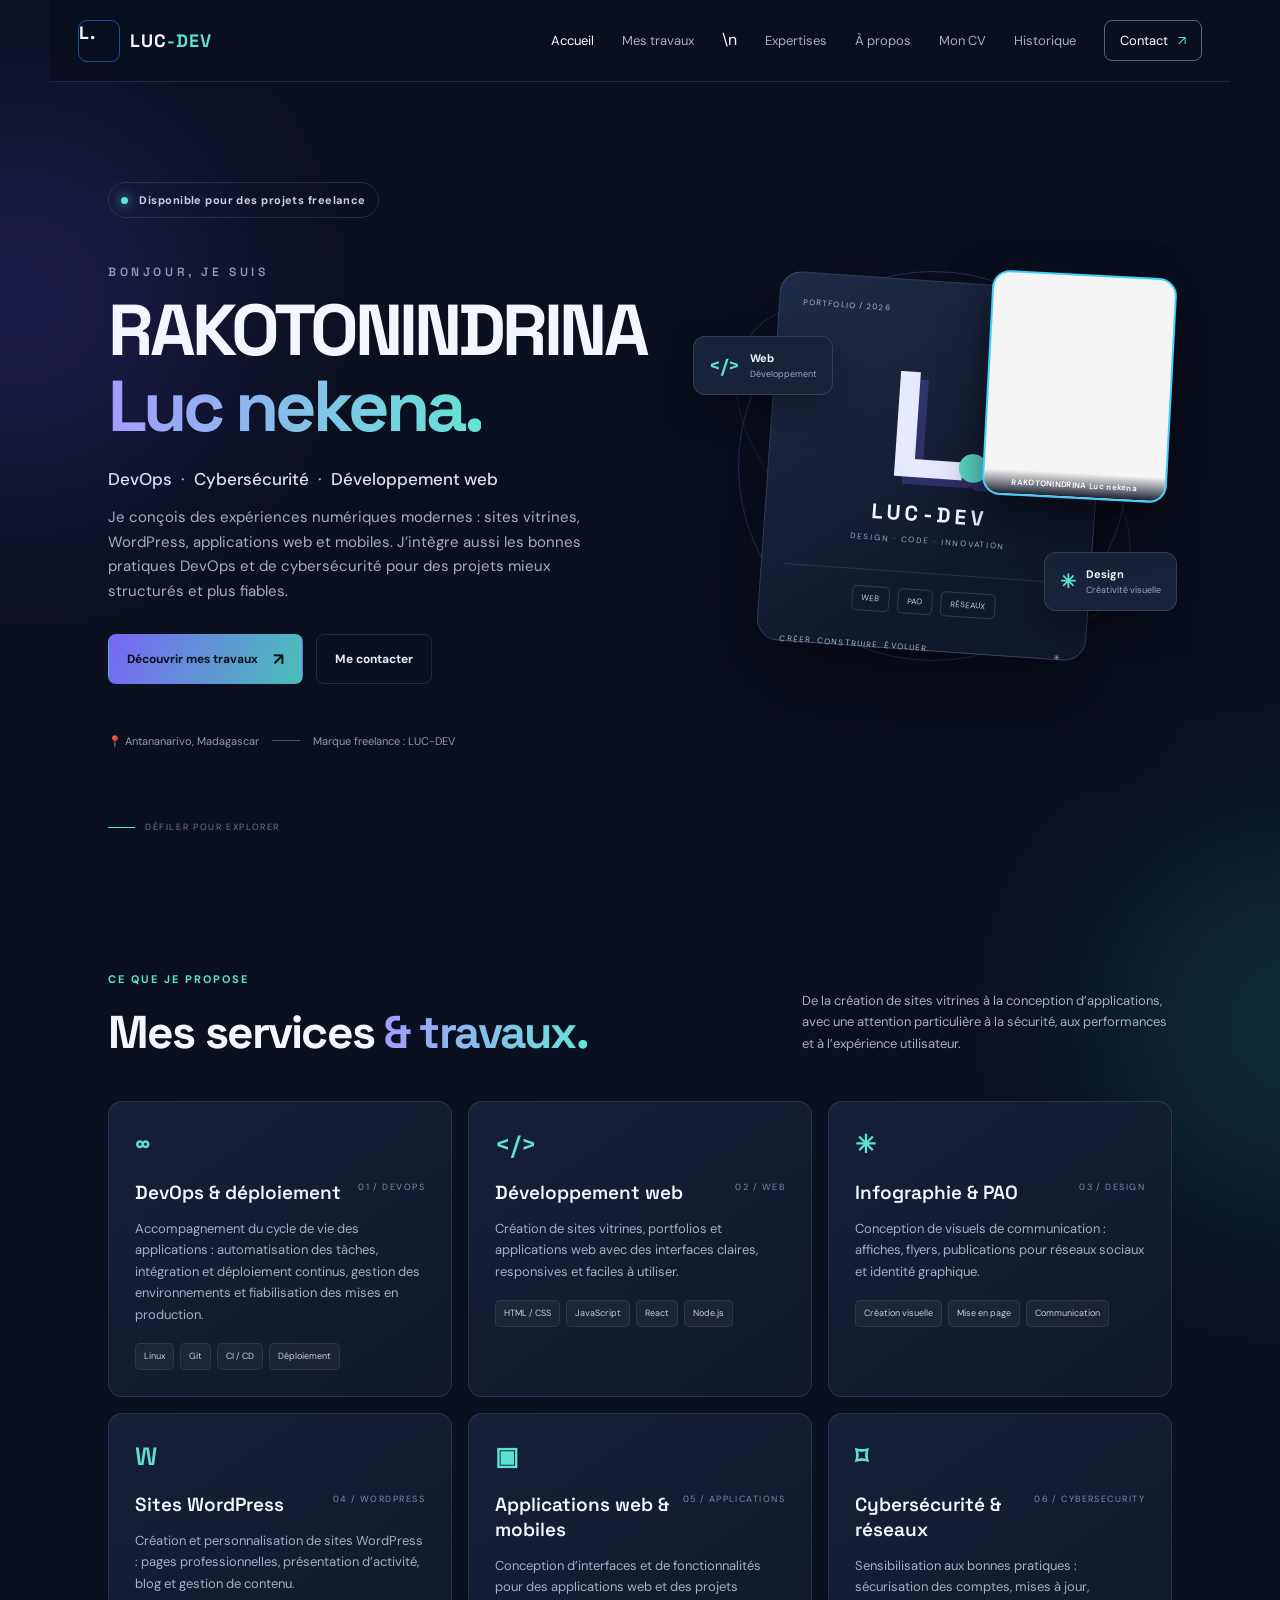
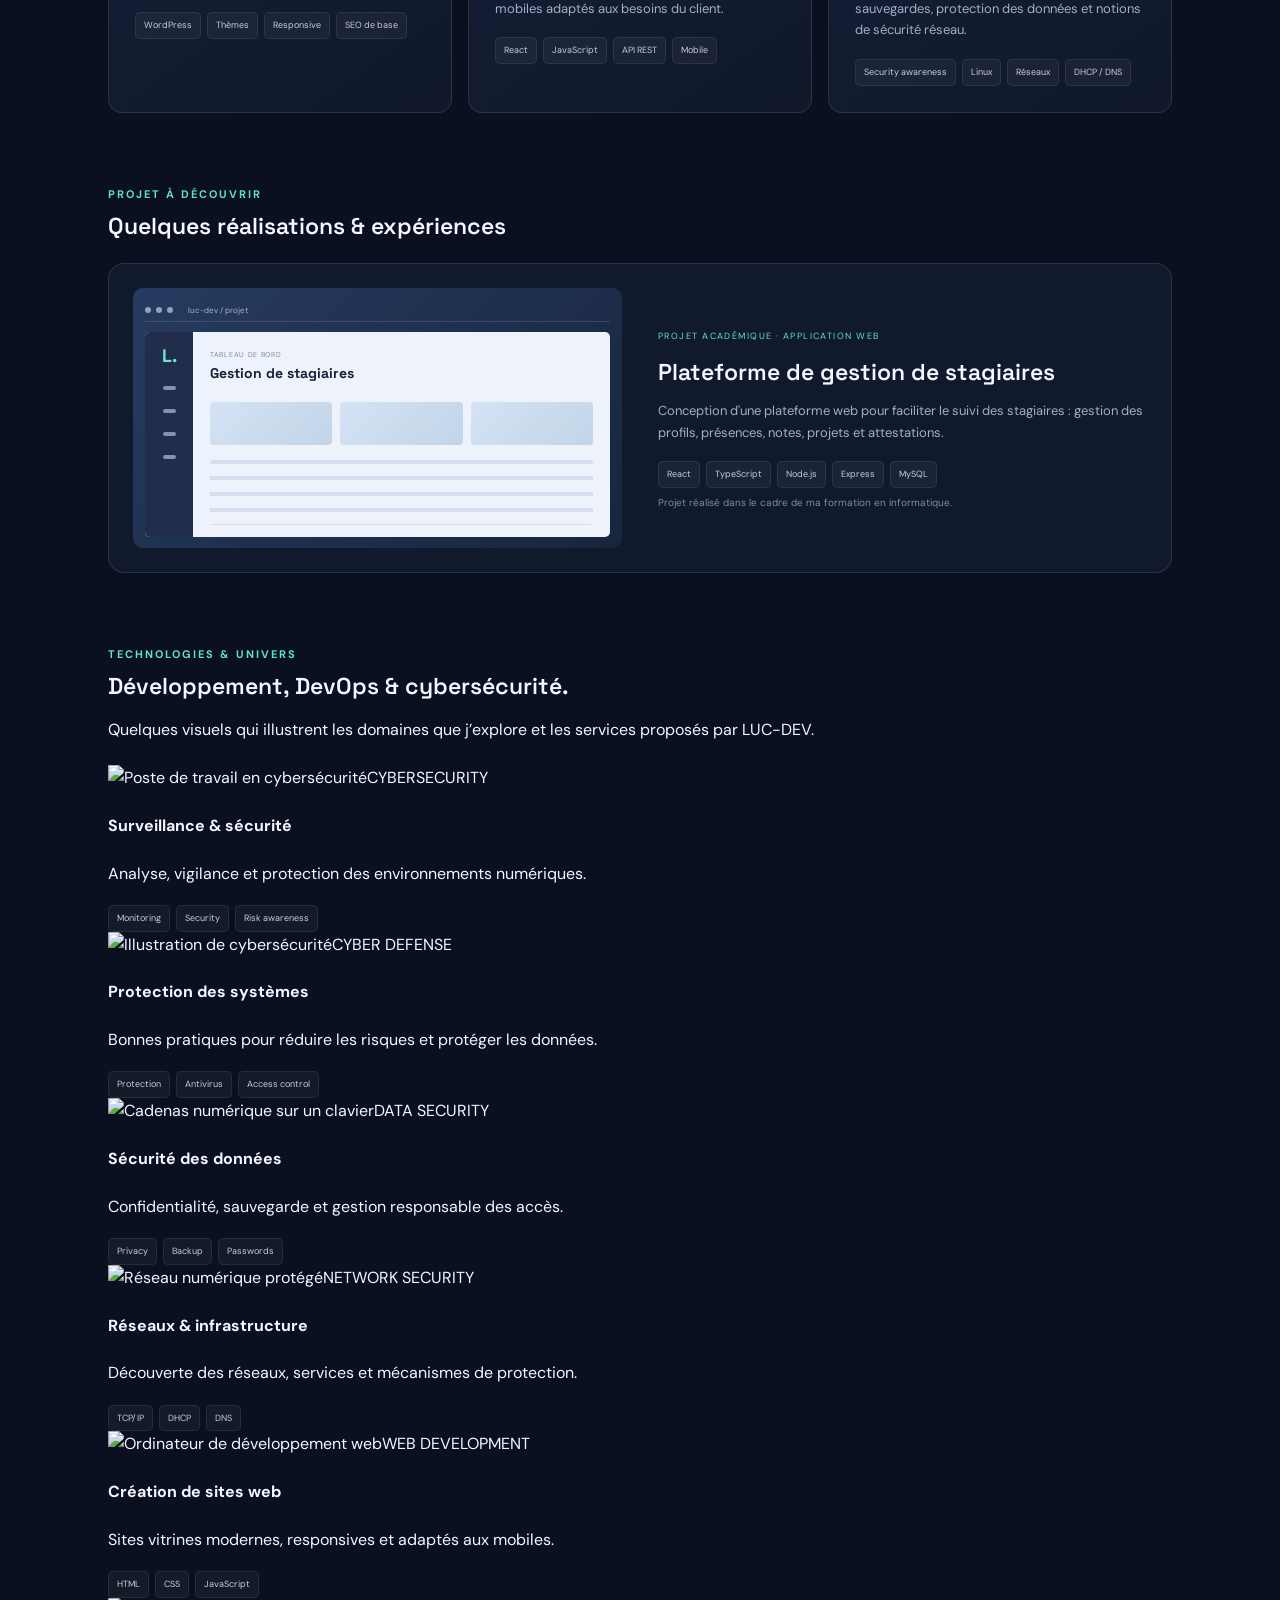
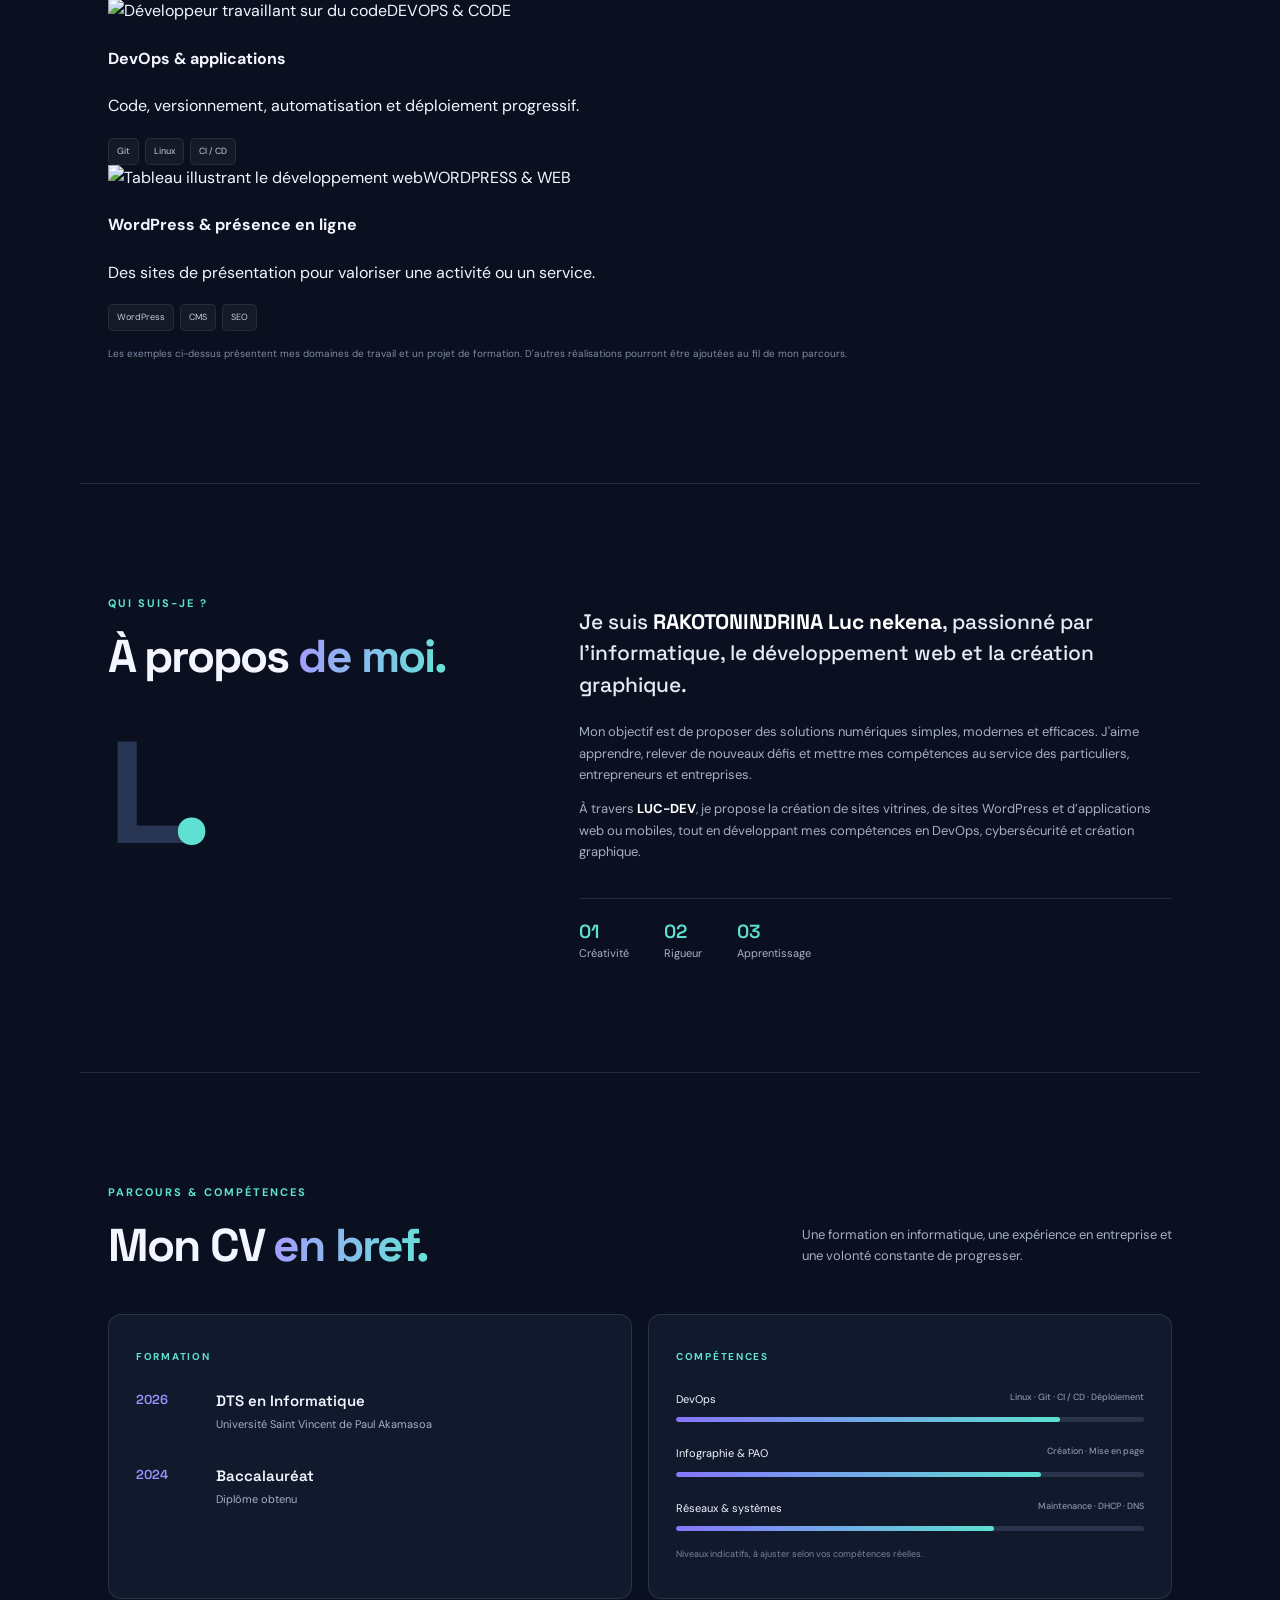
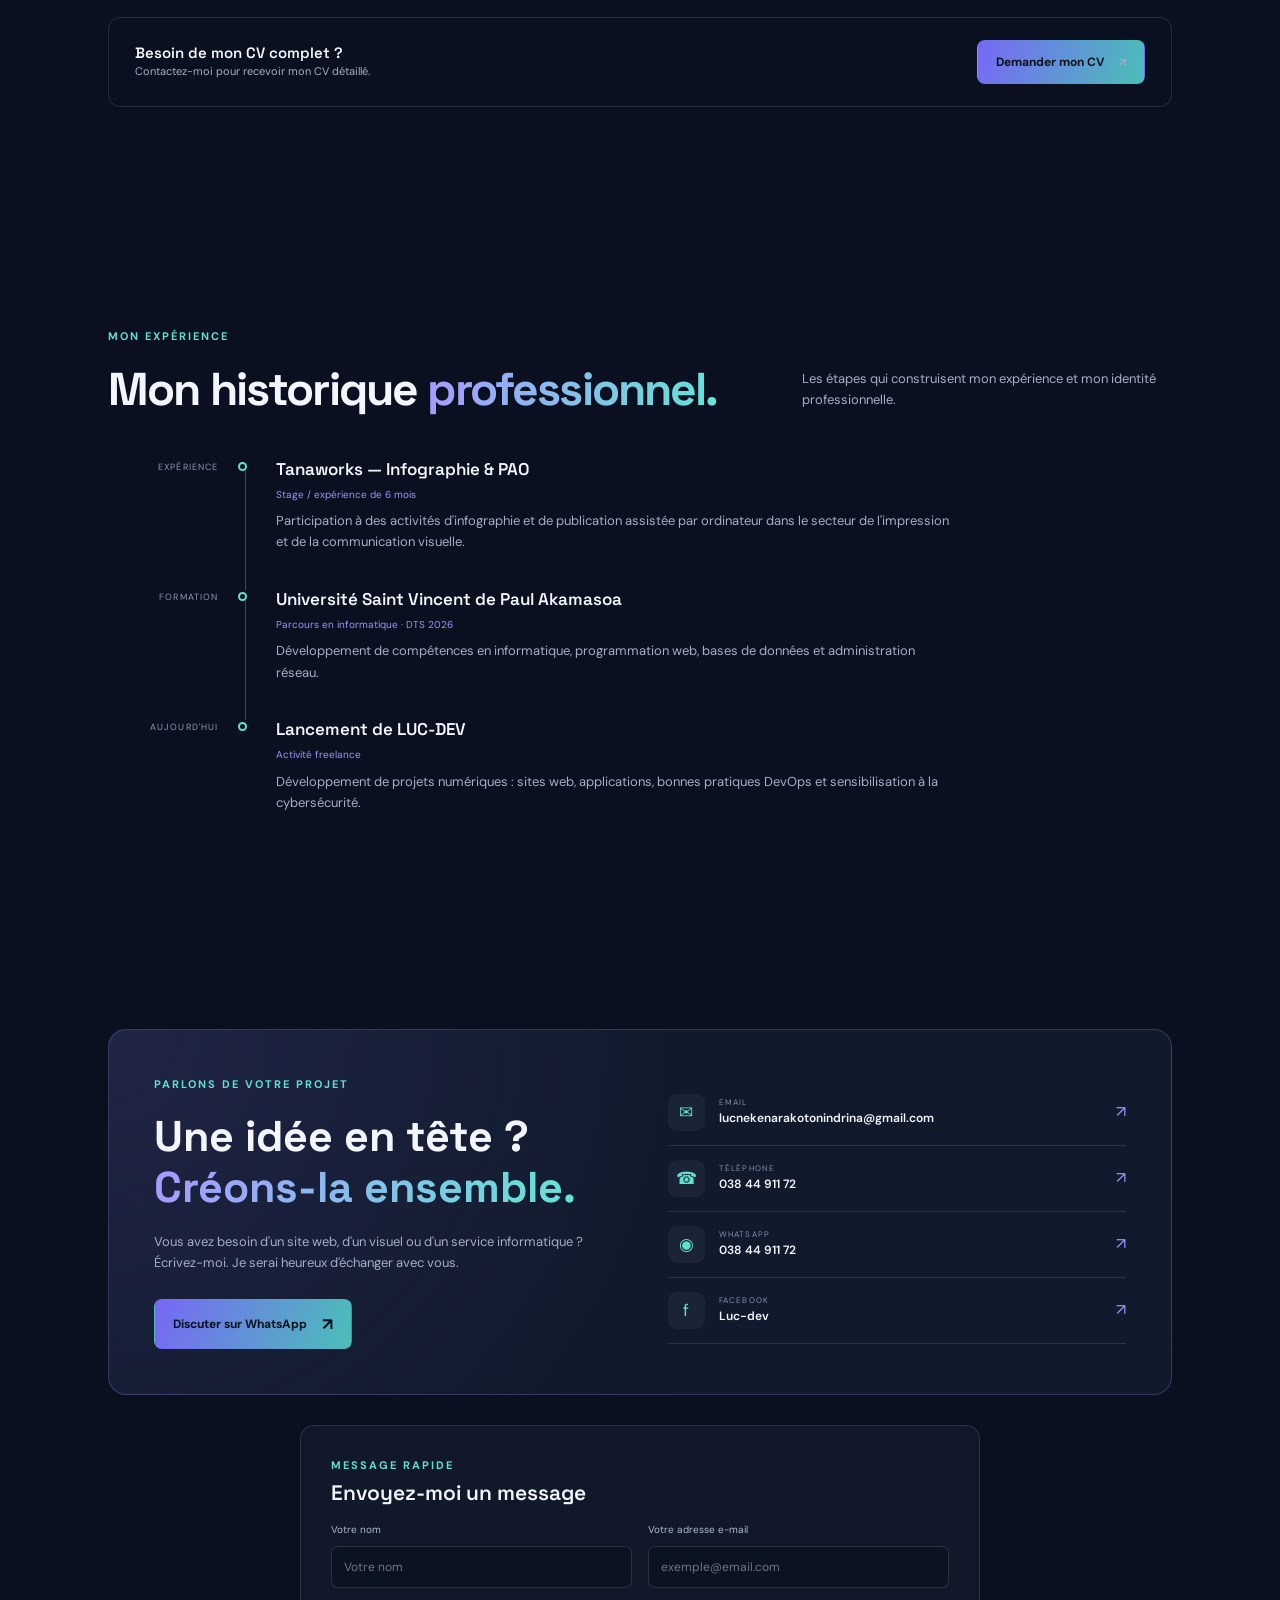
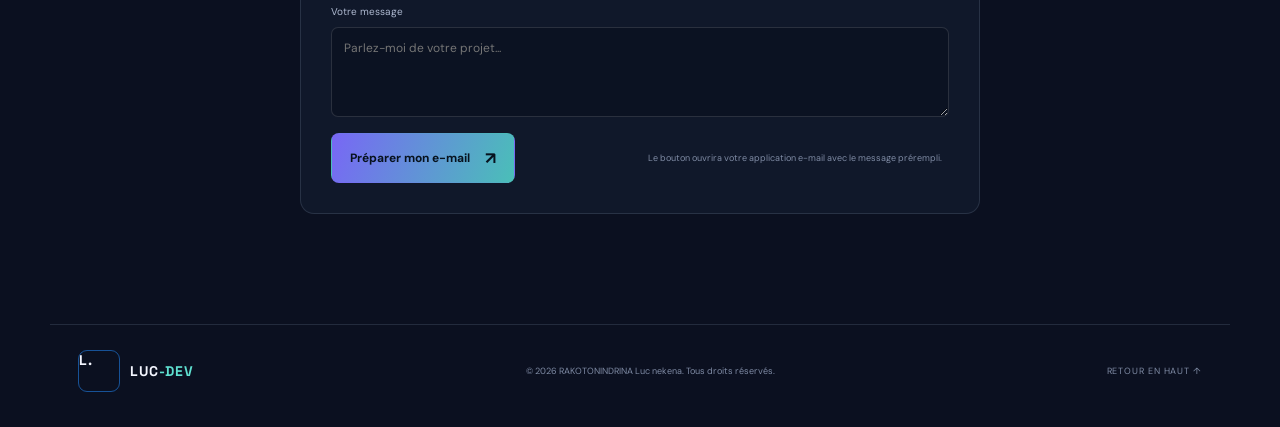
==== commit 8a15ee3c: "Add files via upload" ====
--- a/index.html
+++ b/index.html
@@ -14,11 +14,11 @@
 <body>
   <div class="ambient ambient-one"></div><div class="ambient ambient-two"></div>
   <header class="topbar">
-    <a class="brand" href="#accueil" aria-label="Accueil LUC-DEV"><img class="brand-logo" src="assets/luc-dev-logo.png" alt="Logo LUC-DEV"><span class="brand-wordmark">LUC<span class="brand-accent">-DEV</span></span></a>
+    <a class="brand" href="#accueil" aria-label="Accueil LUC-DEV"><span class="brand-logo" aria-hidden="true">L.</span><span class="brand-wordmark">LUC<span class="brand-accent">-DEV</span></span></a>
     <button class="menu-toggle" id="menuToggle" aria-label="Ouvrir le menu" aria-expanded="false"><span></span><span></span><span></span></button>
     <nav id="mainNav">
       <a href="#accueil" class="nav-link active">Accueil</a>
-      <a href="#travaux" class="nav-link">Mes travaux</a>
+      <a href="#travaux" class="nav-link">Mes travaux</a>\n      <a href="#expertises" class="nav-link">Expertises</a>
       <a href="#apropos" class="nav-link">À propos</a>
       <a href="#cv" class="nav-link">Mon CV</a>
       <a href="#historique" class="nav-link">Historique</a>
@@ -32,8 +32,8 @@
         <div class="eyebrow"><span class="status-dot"></span> Disponible pour des projets freelance</div>
         <p class="hero-kicker">BONJOUR, JE SUIS</p>
         <h1>RAKOTONINDRINA<br><span class="gradient-text">Luc nekena.</span></h1>
-        <h2>DevOps <span>·</span> Développement web <span>·</span> Freelance</h2>
-        <p class="hero-description">J’accompagne vos projets numériques avec une approche DevOps : automatisation, intégration et déploiement continus, gestion des environnements et développement web.</p>
+        <h2>DevOps <span>·</span> Cybersécurité <span>·</span> Développement web</h2>
+        <p class="hero-description">Je conçois des expériences numériques modernes : sites vitrines, WordPress, applications web et mobiles. J’intègre aussi les bonnes pratiques DevOps et de cybersécurité pour des projets mieux structurés et plus fiables.</p>
         <div class="hero-actions">
           <a class="button button-primary" href="#travaux">Découvrir mes travaux <span>↗</span></a>
           <a class="button button-ghost" href="#contact">Me contacter</a>
@@ -42,7 +42,7 @@
       </div>
       <div class="hero-visual">
         <div class="visual-orbit orbit-a"></div><div class="visual-orbit orbit-b"></div>
-        <div class="portrait-frame"><img src="assets/luc-profile.png" alt="Portrait professionnel de RAKOTONINDRINA Luc nekena"><span class="portrait-caption">RAKOTONINDRINA Luc nekena</span></div>
+        <div class="portrait-frame profile-visual" aria-label="Identité visuelle LUC-DEV"><span class="profile-visual-orbit"></span><strong>L.</strong><small>BUILD • SECURE • DEPLOY</small><span class="portrait-caption">RAKOTONINDRINA Luc nekena</span></div>
         <div class="profile-card">
           <div class="profile-top"><span class="tiny-label">PORTFOLIO / 2026</span><span class="online-indicator">● EN LIGNE</span></div>
           <div class="monogram">L<span>.</span></div>
@@ -61,7 +61,7 @@
     <section class="section work-section" id="travaux">
       <div class="section-heading">
         <div><p class="eyebrow">CE QUE JE PROPOSE</p><h2>Mes services <span class="gradient-text">&amp; travaux.</span></h2></div>
-        <p class="section-intro">Mon activité freelance est orientée DevOps : fiabiliser, automatiser et simplifier le cycle de vie de vos applications, de la préparation au déploiement.</p>
+        <p class="section-intro">De la création de sites vitrines à la conception d’applications, avec une attention particulière à la sécurité, aux performances et à l’expérience utilisateur.</p>
       </div>
       <div class="service-grid">
         <article class="service-card">
@@ -79,6 +79,21 @@
           <h3>Infographie &amp; PAO</h3><p>Conception de visuels de communication : affiches, flyers, publications pour réseaux sociaux et identité graphique.</p>
           <div class="tags"><span>Création visuelle</span><span>Mise en page</span><span>Communication</span></div>
         </article>
+        <article class="service-card">
+          <div class="service-icon">W</div><span class="card-number">04 / WORDPRESS</span>
+          <h3>Sites WordPress</h3><p>Création et personnalisation de sites WordPress : pages professionnelles, présentation d’activité, blog et gestion de contenu.</p>
+          <div class="tags"><span>WordPress</span><span>Thèmes</span><span>Responsive</span><span>SEO de base</span></div>
+        </article>
+        <article class="service-card">
+          <div class="service-icon">▣</div><span class="card-number">05 / APPLICATIONS</span>
+          <h3>Applications web &amp; mobiles</h3><p>Conception d’interfaces et de fonctionnalités pour des applications web et des projets mobiles adaptés aux besoins du client.</p>
+          <div class="tags"><span>React</span><span>JavaScript</span><span>API REST</span><span>Mobile</span></div>
+        </article>
+        <article class="service-card">
+          <div class="service-icon">⌑</div><span class="card-number">06 / CYBERSECURITY</span>
+          <h3>Cybersécurité &amp; réseaux</h3><p>Sensibilisation aux bonnes pratiques : sécurisation des comptes, mises à jour, sauvegardes, protection des données et notions de sécurité réseau.</p>
+          <div class="tags"><span>Security awareness</span><span>Linux</span><span>Réseaux</span><span>DHCP / DNS</span></div>
+        </article>
       </div>
 
       <div class="project-heading"><p class="eyebrow">PROJET À DÉCOUVRIR</p><h3>Quelques réalisations &amp; expériences</h3></div>
@@ -89,12 +104,25 @@
         </div>
         <div class="project-info"><span class="project-type">PROJET ACADÉMIQUE · APPLICATION WEB</span><h4>Plateforme de gestion de stagiaires</h4><p>Conception d'une plateforme web pour faciliter le suivi des stagiaires : gestion des profils, présences, notes, projets et attestations.</p><div class="tags"><span>React</span><span>TypeScript</span><span>Node.js</span><span>Express</span><span>MySQL</span></div><span class="project-note">Projet réalisé dans le cadre de ma formation en informatique.</span></div>
       </article>
+ 
+      <section class="expertise-gallery" id="expertises">
+        <div class="project-heading"><p class="eyebrow">TECHNOLOGIES &amp; UNIVERS</p><h3>Développement, DevOps &amp; cybersécurité.</h3><p class="gallery-intro">Quelques visuels qui illustrent les domaines que j’explore et les services proposés par LUC-DEV.</p></div>
+        <div class="visual-grid">
+          <article class="visual-card reveal"><div class="visual-image"><img src="assets/cyber-operations.jpg" alt="Poste de travail en cybersécurité"><span class="image-label">CYBERSECURITY</span></div><div class="visual-caption"><h4>Surveillance &amp; sécurité</h4><p>Analyse, vigilance et protection des environnements numériques.</p><div class="tags"><span>Monitoring</span><span>Security</span><span>Risk awareness</span></div></div></article>
+          <article class="visual-card reveal"><div class="visual-image"><img src="assets/cyber-security.jpg" alt="Illustration de cybersécurité"><span class="image-label">CYBER DEFENSE</span></div><div class="visual-caption"><h4>Protection des systèmes</h4><p>Bonnes pratiques pour réduire les risques et protéger les données.</p><div class="tags"><span>Protection</span><span>Antivirus</span><span>Access control</span></div></div></article>
+          <article class="visual-card reveal"><div class="visual-image"><img src="assets/security-lock.jpg" alt="Cadenas numérique sur un clavier"><span class="image-label">DATA SECURITY</span></div><div class="visual-caption"><h4>Sécurité des données</h4><p>Confidentialité, sauvegarde et gestion responsable des accès.</p><div class="tags"><span>Privacy</span><span>Backup</span><span>Passwords</span></div></div></article>
+          <article class="visual-card reveal"><div class="visual-image"><img src="assets/network-protection.jpg" alt="Réseau numérique protégé"><span class="image-label">NETWORK SECURITY</span></div><div class="visual-caption"><h4>Réseaux &amp; infrastructure</h4><p>Découverte des réseaux, services et mécanismes de protection.</p><div class="tags"><span>TCP/IP</span><span>DHCP</span><span>DNS</span></div></div></article>
+          <article class="visual-card reveal"><div class="visual-image"><img src="assets/developer-workstation.jpg" alt="Ordinateur de développement web"><span class="image-label">WEB DEVELOPMENT</span></div><div class="visual-caption"><h4>Création de sites web</h4><p>Sites vitrines modernes, responsives et adaptés aux mobiles.</p><div class="tags"><span>HTML</span><span>CSS</span><span>JavaScript</span></div></div></article>
+          <article class="visual-card reveal"><div class="visual-image"><img src="assets/web-coding.jpg" alt="Développeur travaillant sur du code"><span class="image-label">DEVOPS &amp; CODE</span></div><div class="visual-caption"><h4>DevOps &amp; applications</h4><p>Code, versionnement, automatisation et déploiement progressif.</p><div class="tags"><span>Git</span><span>Linux</span><span>CI / CD</span></div></div></article>
+          <article class="visual-card reveal"><div class="visual-image"><img src="assets/web-development-board.jpg" alt="Tableau illustrant le développement web"><span class="image-label">WORDPRESS &amp; WEB</span></div><div class="visual-caption"><h4>WordPress &amp; présence en ligne</h4><p>Des sites de présentation pour valoriser une activité ou un service.</p><div class="tags"><span>WordPress</span><span>CMS</span><span>SEO</span></div></div></article>
+        </div>
+      </section>
       <p class="small-note">Les exemples ci-dessus présentent mes domaines de travail et un projet de formation. D'autres réalisations pourront être ajoutées au fil de mon parcours.</p>
     </section>
 
     <section class="section about-section" id="apropos">
       <div class="about-left"><p class="eyebrow">QUI SUIS-JE ?</p><h2>À propos <span class="gradient-text">de moi.</span></h2><div class="about-mark">L<span>.</span></div></div>
-      <div class="about-content"><p class="about-lead">Je suis <strong>RAKOTONINDRINA Luc nekena</strong>, passionné par l'informatique, le développement web et la création graphique.</p><p>Mon objectif est de proposer des solutions numériques simples, modernes et efficaces. J'aime apprendre, relever de nouveaux défis et mettre mes compétences au service des particuliers, entrepreneurs et entreprises.</p><p>À travers <strong>LUC-DEV</strong>, mon activité freelance est principalement orientée DevOps, avec des compétences complémentaires en développement web et en création graphique.</p>
+      <div class="about-content"><p class="about-lead">Je suis <strong>RAKOTONINDRINA Luc nekena</strong>, passionné par l'informatique, le développement web et la création graphique.</p><p>Mon objectif est de proposer des solutions numériques simples, modernes et efficaces. J'aime apprendre, relever de nouveaux défis et mettre mes compétences au service des particuliers, entrepreneurs et entreprises.</p><p>À travers <strong>LUC-DEV</strong>, je propose la création de sites vitrines, de sites WordPress et d’applications web ou mobiles, tout en développant mes compétences en DevOps, cybersécurité et création graphique.</p>
         <div class="values"><div><b>01</b><span>Créativité</span></div><div><b>02</b><span>Rigueur</span></div><div><b>03</b><span>Apprentissage</span></div></div>
       </div>
     </section>
@@ -113,7 +141,7 @@
       <div class="history-list">
         <article class="history-item"><div class="history-date">EXPÉRIENCE</div><div class="history-marker"></div><div><h3>Tanaworks — Infographie &amp; PAO</h3><p class="history-duration">Stage / expérience de 6 mois</p><p>Participation à des activités d'infographie et de publication assistée par ordinateur dans le secteur de l'impression et de la communication visuelle.</p></div></article>
         <article class="history-item"><div class="history-date">FORMATION</div><div class="history-marker"></div><div><h3>Université Saint Vincent de Paul Akamasoa</h3><p class="history-duration">Parcours en informatique · DTS 2026</p><p>Développement de compétences en informatique, programmation web, bases de données et administration réseau.</p></div></article>
-        <article class="history-item"><div class="history-date">AUJOURD'HUI</div><div class="history-marker"></div><div><h3>Lancement de LUC-DEV</h3><p class="history-duration">Activité freelance</p><p>Accompagnement de projets numériques avec une orientation DevOps : automatisation, intégration et déploiement des applications.</p></div></article>
+        <article class="history-item"><div class="history-date">AUJOURD'HUI</div><div class="history-marker"></div><div><h3>Lancement de LUC-DEV</h3><p class="history-duration">Activité freelance</p><p>Développement de projets numériques : sites web, applications, bonnes pratiques DevOps et sensibilisation à la cybersécurité.</p></div></article>
       </div>
     </section>
 
@@ -130,7 +158,7 @@
     </section>
   </main>
 
-  <footer class="footer"><a class="brand" href="#accueil"><img class="brand-logo" src="assets/luc-dev-logo.png" alt="Logo LUC-DEV"><span class="brand-wordmark">LUC<span class="brand-accent">-DEV</span></span></a><p>© <span id="year"></span> RAKOTONINDRINA Luc nekena. Tous droits réservés.</p><a href="#accueil" class="back-top">RETOUR EN HAUT ↑</a></footer>
+  <footer class="footer"><a class="brand" href="#accueil"><span class="brand-logo" aria-hidden="true">L.</span><span class="brand-wordmark">LUC<span class="brand-accent">-DEV</span></span></a><p>© <span id="year"></span> RAKOTONINDRINA Luc nekena. Tous droits réservés.</p><a href="#accueil" class="back-top">RETOUR EN HAUT ↑</a></footer>
   <script src="script.js"></script>
 </body>
 </html>
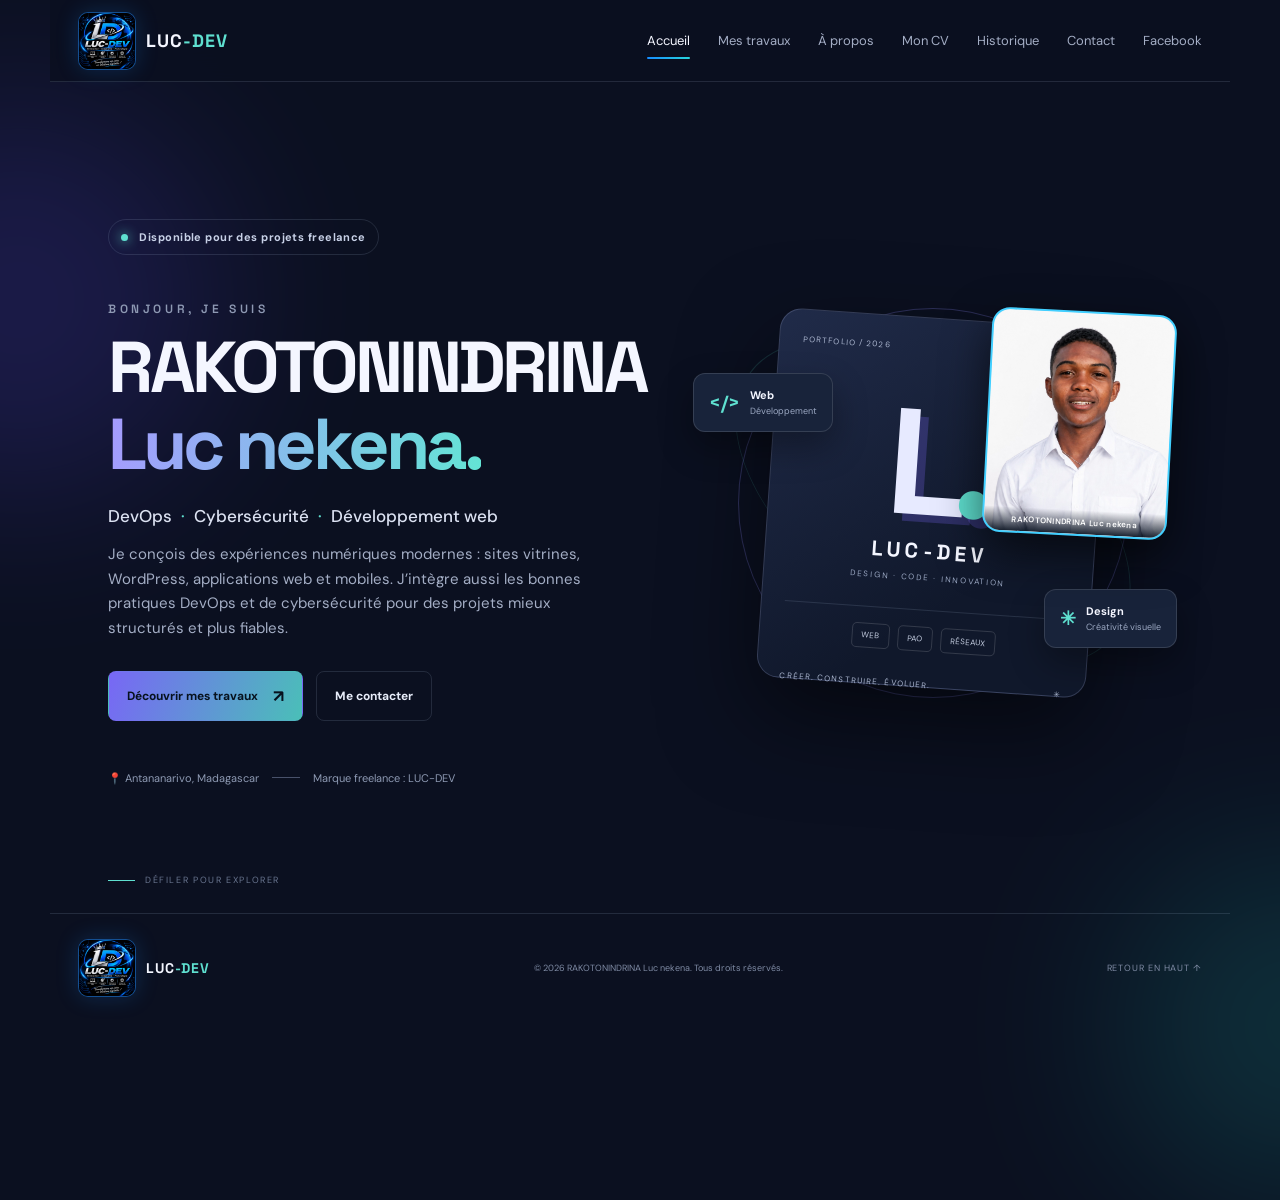
==== commit 5578611a: "Add files via upload" ====
--- a/index.html
+++ b/index.html
@@ -5,28 +5,28 @@
   <meta name="viewport" content="width=device-width, initial-scale=1">
   <meta name="theme-color" content="#0b1020">
   <meta name="description" content="Portfolio de RAKOTONINDRINA Luc nekena — développeur web, infographiste et freelance LUC-DEV à Madagascar.">
-  <title>RAKOTONINDRINA Luc nekena | LUC-DEV</title>
+  <title>RAKOTONINDRINA Luc nekena | Accueil LUC-DEV</title>
   <link rel="preconnect" href="https://fonts.googleapis.com">
   <link rel="preconnect" href="https://fonts.gstatic.com" crossorigin>
   <link href="https://fonts.googleapis.com/css2?family=DM+Sans:wght@400;500;600;700&family=Space+Grotesk:wght@400;500;600;700&display=swap" rel="stylesheet">
   <link rel="stylesheet" href="style.css">
 </head>
 <body>
-  <div class="ambient ambient-one"></div><div class="ambient ambient-two"></div>
+<div class="ambient ambient-one"></div><div class="ambient ambient-two"></div>
   <header class="topbar">
-    <a class="brand" href="#accueil" aria-label="Accueil LUC-DEV"><span class="brand-logo" aria-hidden="true">L.</span><span class="brand-wordmark">LUC<span class="brand-accent">-DEV</span></span></a>
+    <a class="brand" href="index.html" aria-label="Accueil LUC-DEV"><img class="brand-logo" src="assets/luc-dev-logo.png" alt="Logo LUC-DEV"><span class="brand-wordmark">LUC<span class="brand-accent">-DEV</span></span></a>
     <button class="menu-toggle" id="menuToggle" aria-label="Ouvrir le menu" aria-expanded="false"><span></span><span></span><span></span></button>
     <nav id="mainNav">
-      <a href="#accueil" class="nav-link active">Accueil</a>
-      <a href="#travaux" class="nav-link">Mes travaux</a>\n      <a href="#expertises" class="nav-link">Expertises</a>
-      <a href="#apropos" class="nav-link">À propos</a>
-      <a href="#cv" class="nav-link">Mon CV</a>
-      <a href="#historique" class="nav-link">Historique</a>
-      <a href="#contact" class="nav-link nav-contact">Contact <span>↗</span></a>
+      <a href="index.html" class="nav-link active" aria-current="page">Accueil</a>
+      <a href="travaux.html" class="nav-link">Mes travaux</a>
+      <a href="apropos.html" class="nav-link">À propos</a>
+      <a href="cv.html" class="nav-link">Mon CV</a>
+      <a href="historique.html" class="nav-link">Historique</a>
+      <a href="contact.html" class="nav-link">Contact</a>
+      <a href="https://www.facebook.com/profile.php?id=100060708171012" class="nav-link" target="_blank" rel="noopener noreferrer">Facebook</a>
     </nav>
   </header>
-
-  <main>
+  <main class="page-main">
     <section class="hero section" id="accueil">
       <div class="hero-copy">
         <div class="eyebrow"><span class="status-dot"></span> Disponible pour des projets freelance</div>
@@ -42,7 +42,7 @@
       </div>
       <div class="hero-visual">
         <div class="visual-orbit orbit-a"></div><div class="visual-orbit orbit-b"></div>
-        <div class="portrait-frame profile-visual" aria-label="Identité visuelle LUC-DEV"><span class="profile-visual-orbit"></span><strong>L.</strong><small>BUILD • SECURE • DEPLOY</small><span class="portrait-caption">RAKOTONINDRINA Luc nekena</span></div>
+        <div class="portrait-frame"><img src="assets/luc-profile.png" alt="Photo de profil de RAKOTONINDRINA Luc nekena"><span class="portrait-caption">RAKOTONINDRINA Luc nekena</span></div>
         <div class="profile-card">
           <div class="profile-top"><span class="tiny-label">PORTFOLIO / 2026</span><span class="online-indicator">● EN LIGNE</span></div>
           <div class="monogram">L<span>.</span></div>
@@ -57,108 +57,9 @@
       </div>
       <a class="scroll-cue" href="#travaux"><span></span> DÉFILER POUR EXPLORER</a>
     </section>
+  </main>
+  <footer class="footer"><a class="brand" href="index.html"><img class="brand-logo" src="assets/luc-dev-logo.png" alt="Logo LUC-DEV"><span class="brand-wordmark">LUC<span class="brand-accent">-DEV</span></span></a><p>© <span id="year"></span> RAKOTONINDRINA Luc nekena. Tous droits réservés.</p><a href="index.html" class="back-top">RETOUR EN HAUT ↑</a></footer>
+  <script src="script.js"></script>
 
-    <section class="section work-section" id="travaux">
-      <div class="section-heading">
-        <div><p class="eyebrow">CE QUE JE PROPOSE</p><h2>Mes services <span class="gradient-text">&amp; travaux.</span></h2></div>
-        <p class="section-intro">De la création de sites vitrines à la conception d’applications, avec une attention particulière à la sécurité, aux performances et à l’expérience utilisateur.</p>
-      </div>
-      <div class="service-grid">
-        <article class="service-card">
-          <div class="service-icon">∞</div><span class="card-number">01 / DEVOPS</span>
-          <h3>DevOps &amp; déploiement</h3><p>Accompagnement du cycle de vie des applications : automatisation des tâches, intégration et déploiement continus, gestion des environnements et fiabilisation des mises en production.</p>
-          <div class="tags"><span>Linux</span><span>Git</span><span>CI / CD</span><span>Déploiement</span></div>
-        </article>
-        <article class="service-card">
-          <div class="service-icon">&lt;/&gt;</div><span class="card-number">02 / WEB</span>
-          <h3>Développement web</h3><p>Création de sites vitrines, portfolios et applications web avec des interfaces claires, responsives et faciles à utiliser.</p>
-          <div class="tags"><span>HTML / CSS</span><span>JavaScript</span><span>React</span><span>Node.js</span></div>
-        </article>
-        <article class="service-card">
-          <div class="service-icon">✳</div><span class="card-number">03 / DESIGN</span>
-          <h3>Infographie &amp; PAO</h3><p>Conception de visuels de communication : affiches, flyers, publications pour réseaux sociaux et identité graphique.</p>
-          <div class="tags"><span>Création visuelle</span><span>Mise en page</span><span>Communication</span></div>
-        </article>
-        <article class="service-card">
-          <div class="service-icon">W</div><span class="card-number">04 / WORDPRESS</span>
-          <h3>Sites WordPress</h3><p>Création et personnalisation de sites WordPress : pages professionnelles, présentation d’activité, blog et gestion de contenu.</p>
-          <div class="tags"><span>WordPress</span><span>Thèmes</span><span>Responsive</span><span>SEO de base</span></div>
-        </article>
-        <article class="service-card">
-          <div class="service-icon">▣</div><span class="card-number">05 / APPLICATIONS</span>
-          <h3>Applications web &amp; mobiles</h3><p>Conception d’interfaces et de fonctionnalités pour des applications web et des projets mobiles adaptés aux besoins du client.</p>
-          <div class="tags"><span>React</span><span>JavaScript</span><span>API REST</span><span>Mobile</span></div>
-        </article>
-        <article class="service-card">
-          <div class="service-icon">⌑</div><span class="card-number">06 / CYBERSECURITY</span>
-          <h3>Cybersécurité &amp; réseaux</h3><p>Sensibilisation aux bonnes pratiques : sécurisation des comptes, mises à jour, sauvegardes, protection des données et notions de sécurité réseau.</p>
-          <div class="tags"><span>Security awareness</span><span>Linux</span><span>Réseaux</span><span>DHCP / DNS</span></div>
-        </article>
-      </div>
-
-      <div class="project-heading"><p class="eyebrow">PROJET À DÉCOUVRIR</p><h3>Quelques réalisations &amp; expériences</h3></div>
-      <article class="project-card">
-        <div class="project-art">
-          <div class="browser-bar"><i></i><i></i><i></i><span>luc-dev / projet</span></div>
-          <div class="dashboard-art"><aside><b>L.</b><span></span><span></span><span></span><span></span></aside><div class="dash-main"><small>TABLEAU DE BORD</small><b>Gestion de stagiaires</b><div class="dash-widgets"><i></i><i></i><i></i></div><div class="dash-lines"></div></div></div>
-        </div>
-        <div class="project-info"><span class="project-type">PROJET ACADÉMIQUE · APPLICATION WEB</span><h4>Plateforme de gestion de stagiaires</h4><p>Conception d'une plateforme web pour faciliter le suivi des stagiaires : gestion des profils, présences, notes, projets et attestations.</p><div class="tags"><span>React</span><span>TypeScript</span><span>Node.js</span><span>Express</span><span>MySQL</span></div><span class="project-note">Projet réalisé dans le cadre de ma formation en informatique.</span></div>
-      </article>
- 
-      <section class="expertise-gallery" id="expertises">
-        <div class="project-heading"><p class="eyebrow">TECHNOLOGIES &amp; UNIVERS</p><h3>Développement, DevOps &amp; cybersécurité.</h3><p class="gallery-intro">Quelques visuels qui illustrent les domaines que j’explore et les services proposés par LUC-DEV.</p></div>
-        <div class="visual-grid">
-          <article class="visual-card reveal"><div class="visual-image"><img src="assets/cyber-operations.jpg" alt="Poste de travail en cybersécurité"><span class="image-label">CYBERSECURITY</span></div><div class="visual-caption"><h4>Surveillance &amp; sécurité</h4><p>Analyse, vigilance et protection des environnements numériques.</p><div class="tags"><span>Monitoring</span><span>Security</span><span>Risk awareness</span></div></div></article>
-          <article class="visual-card reveal"><div class="visual-image"><img src="assets/cyber-security.jpg" alt="Illustration de cybersécurité"><span class="image-label">CYBER DEFENSE</span></div><div class="visual-caption"><h4>Protection des systèmes</h4><p>Bonnes pratiques pour réduire les risques et protéger les données.</p><div class="tags"><span>Protection</span><span>Antivirus</span><span>Access control</span></div></div></article>
-          <article class="visual-card reveal"><div class="visual-image"><img src="assets/security-lock.jpg" alt="Cadenas numérique sur un clavier"><span class="image-label">DATA SECURITY</span></div><div class="visual-caption"><h4>Sécurité des données</h4><p>Confidentialité, sauvegarde et gestion responsable des accès.</p><div class="tags"><span>Privacy</span><span>Backup</span><span>Passwords</span></div></div></article>
-          <article class="visual-card reveal"><div class="visual-image"><img src="assets/network-protection.jpg" alt="Réseau numérique protégé"><span class="image-label">NETWORK SECURITY</span></div><div class="visual-caption"><h4>Réseaux &amp; infrastructure</h4><p>Découverte des réseaux, services et mécanismes de protection.</p><div class="tags"><span>TCP/IP</span><span>DHCP</span><span>DNS</span></div></div></article>
-          <article class="visual-card reveal"><div class="visual-image"><img src="assets/developer-workstation.jpg" alt="Ordinateur de développement web"><span class="image-label">WEB DEVELOPMENT</span></div><div class="visual-caption"><h4>Création de sites web</h4><p>Sites vitrines modernes, responsives et adaptés aux mobiles.</p><div class="tags"><span>HTML</span><span>CSS</span><span>JavaScript</span></div></div></article>
-          <article class="visual-card reveal"><div class="visual-image"><img src="assets/web-coding.jpg" alt="Développeur travaillant sur du code"><span class="image-label">DEVOPS &amp; CODE</span></div><div class="visual-caption"><h4>DevOps &amp; applications</h4><p>Code, versionnement, automatisation et déploiement progressif.</p><div class="tags"><span>Git</span><span>Linux</span><span>CI / CD</span></div></div></article>
-          <article class="visual-card reveal"><div class="visual-image"><img src="assets/web-development-board.jpg" alt="Tableau illustrant le développement web"><span class="image-label">WORDPRESS &amp; WEB</span></div><div class="visual-caption"><h4>WordPress &amp; présence en ligne</h4><p>Des sites de présentation pour valoriser une activité ou un service.</p><div class="tags"><span>WordPress</span><span>CMS</span><span>SEO</span></div></div></article>
-        </div>
-      </section>
-      <p class="small-note">Les exemples ci-dessus présentent mes domaines de travail et un projet de formation. D'autres réalisations pourront être ajoutées au fil de mon parcours.</p>
-    </section>
-
-    <section class="section about-section" id="apropos">
-      <div class="about-left"><p class="eyebrow">QUI SUIS-JE ?</p><h2>À propos <span class="gradient-text">de moi.</span></h2><div class="about-mark">L<span>.</span></div></div>
-      <div class="about-content"><p class="about-lead">Je suis <strong>RAKOTONINDRINA Luc nekena</strong>, passionné par l'informatique, le développement web et la création graphique.</p><p>Mon objectif est de proposer des solutions numériques simples, modernes et efficaces. J'aime apprendre, relever de nouveaux défis et mettre mes compétences au service des particuliers, entrepreneurs et entreprises.</p><p>À travers <strong>LUC-DEV</strong>, je propose la création de sites vitrines, de sites WordPress et d’applications web ou mobiles, tout en développant mes compétences en DevOps, cybersécurité et création graphique.</p>
-        <div class="values"><div><b>01</b><span>Créativité</span></div><div><b>02</b><span>Rigueur</span></div><div><b>03</b><span>Apprentissage</span></div></div>
-      </div>
-    </section>
-
-    <section class="section cv-section" id="cv">
-      <div class="section-heading"><div><p class="eyebrow">PARCOURS &amp; COMPÉTENCES</p><h2>Mon CV <span class="gradient-text">en bref.</span></h2></div><p class="section-intro">Une formation en informatique, une expérience en entreprise et une volonté constante de progresser.</p></div>
-      <div class="cv-grid">
-        <div class="cv-panel"><span class="panel-label">FORMATION</span><div class="timeline-item"><span class="timeline-date">2026</span><div><h3>DTS en Informatique</h3><p>Université Saint Vincent de Paul Akamasoa</p></div></div><div class="timeline-item"><span class="timeline-date">2024</span><div><h3>Baccalauréat</h3><p>Diplôme obtenu</p></div></div></div>
-        <div class="cv-panel"><span class="panel-label">COMPÉTENCES</span><div class="skill"><div><span>DevOps</span><b>Linux · Git · CI / CD · Déploiement</b></div><div class="skill-track"><i style="width:82%"></i></div></div><div class="skill"><div><span>Infographie &amp; PAO</span><b>Création · Mise en page</b></div><div class="skill-track"><i style="width:78%"></i></div></div><div class="skill"><div><span>Réseaux &amp; systèmes</span><b>Maintenance · DHCP · DNS</b></div><div class="skill-track"><i style="width:68%"></i></div></div><p class="skill-disclaimer">Niveaux indicatifs, à ajuster selon vos compétences réelles.</p></div>
-      </div>
-      <div class="cv-footer"><div><b>Besoin de mon CV complet ?</b><span>Contactez-moi pour recevoir mon CV détaillé.</span></div><a class="button button-primary" href="mailto:lucnekenarakotonindrina@gmail.com?subject=Demande%20de%20CV">Demander mon CV <span>↗</span></a></div>
-    </section>
-
-    <section class="section history-section" id="historique">
-      <div class="section-heading"><div><p class="eyebrow">MON EXPÉRIENCE</p><h2>Mon historique <span class="gradient-text">professionnel.</span></h2></div><p class="section-intro">Les étapes qui construisent mon expérience et mon identité professionnelle.</p></div>
-      <div class="history-list">
-        <article class="history-item"><div class="history-date">EXPÉRIENCE</div><div class="history-marker"></div><div><h3>Tanaworks — Infographie &amp; PAO</h3><p class="history-duration">Stage / expérience de 6 mois</p><p>Participation à des activités d'infographie et de publication assistée par ordinateur dans le secteur de l'impression et de la communication visuelle.</p></div></article>
-        <article class="history-item"><div class="history-date">FORMATION</div><div class="history-marker"></div><div><h3>Université Saint Vincent de Paul Akamasoa</h3><p class="history-duration">Parcours en informatique · DTS 2026</p><p>Développement de compétences en informatique, programmation web, bases de données et administration réseau.</p></div></article>
-        <article class="history-item"><div class="history-date">AUJOURD'HUI</div><div class="history-marker"></div><div><h3>Lancement de LUC-DEV</h3><p class="history-duration">Activité freelance</p><p>Développement de projets numériques : sites web, applications, bonnes pratiques DevOps et sensibilisation à la cybersécurité.</p></div></article>
-      </div>
-    </section>
-
-    <section class="section contact-section" id="contact">
-      <div class="contact-panel"><div class="contact-copy"><p class="eyebrow">PARLONS DE VOTRE PROJET</p><h2>Une idée en tête ?<br><span class="gradient-text">Créons-la ensemble.</span></h2><p>Vous avez besoin d'un site web, d'un visuel ou d'un service informatique ? Écrivez-moi. Je serai heureux d'échanger avec vous.</p><a class="button button-primary" href="https://wa.me/261384491172" target="_blank" rel="noopener">Discuter sur WhatsApp <span>↗</span></a></div>
-        <div class="contact-details">
-          <a class="contact-line" href="mailto:lucnekenarakotonindrina@gmail.com"><span class="contact-icon">✉</span><span><small>EMAIL</small><b>lucnekenarakotonindrina@gmail.com</b></span><span class="arrow">↗</span></a>
-          <a class="contact-line" href="tel:+261384491172"><span class="contact-icon">☎</span><span><small>TÉLÉPHONE</small><b>038 44 911 72</b></span><span class="arrow">↗</span></a>
-          <a class="contact-line" href="https://wa.me/261384491172" target="_blank" rel="noopener"><span class="contact-icon">◉</span><span><small>WHATSAPP</small><b>038 44 911 72</b></span><span class="arrow">↗</span></a>
-          <a class="contact-line" href="https://www.facebook.com/Luc-dev" target="_blank" rel="noopener"><span class="contact-icon">f</span><span><small>FACEBOOK</small><b>Luc-dev</b></span><span class="arrow">↗</span></a>
-        </div>
-      </div>
-      <form class="message-form" id="contactForm"><div><p class="eyebrow">MESSAGE RAPIDE</p><h3>Envoyez-moi un message</h3></div><label>Votre nom<input name="name" required placeholder="Votre nom"></label><label>Votre adresse e-mail<input name="email" type="email" required placeholder="exemple@email.com"></label><label>Votre message<textarea name="message" rows="4" required placeholder="Parlez-moi de votre projet..."></textarea></label><button class="button button-primary" type="submit">Préparer mon e-mail <span>↗</span></button><p class="form-hint" id="formHint">Le bouton ouvrira votre application e-mail avec le message prérempli.</p></form>
-    </section>
-  </main>
-
-  <footer class="footer"><a class="brand" href="#accueil"><span class="brand-logo" aria-hidden="true">L.</span><span class="brand-wordmark">LUC<span class="brand-accent">-DEV</span></span></a><p>© <span id="year"></span> RAKOTONINDRINA Luc nekena. Tous droits réservés.</p><a href="#accueil" class="back-top">RETOUR EN HAUT ↑</a></footer>
-  <script src="script.js"></script>
 </body>
-</html>+</html>
--- a/style.css
+++ b/style.css
@@ -9,3 +9,58 @@
 .portrait-frame img{width:100%;height:100%;object-fit:cover;object-position:center 28%;display:block}
 .portrait-caption{position:absolute;bottom:0;left:0;right:0;padding:7px 5px;text-align:center;background:linear-gradient(transparent,#07101eea);font:600 8px "DM Sans";color:#fff;letter-spacing:.04em}
 @media(max-width:650px){.portrait-frame{width:145px;height:178px;top:0;right:5px}.hero-visual{padding-top:55px}.brand-logo{width:36px;height:36px}}
+
+
+/* --- LUC-DEV : galerie interactive et animations --- */
+.brand-logo{display:grid;place-items:center;background:linear-gradient(140deg,#7668ff,#36cfc1);color:#07121e;font:800 20px "Space Grotesk";box-shadow:0 0 24px #5fe0d033}
+.profile-visual{display:flex;align-items:center;justify-content:center;flex-direction:column;gap:10px;background:radial-gradient(circle at 50% 40%,#1d5265,#10182b 58%,#080d19);border-color:#55d8d0}
+.profile-visual strong{font:800 100px/.9 "Space Grotesk";color:#f2f7ff;text-shadow:0 0 35px #50dfd6aa;z-index:1}
+.profile-visual small{font-size:8px;letter-spacing:.22em;color:#70e7db;z-index:1}
+.profile-visual-orbit{position:absolute;width:150px;height:150px;border:1px solid #6ce7dc66;border-radius:50%;box-shadow:0 0 45px #42d8ce22,inset 0 0 35px #42d8ce18;animation:orbitPulse 5s ease-in-out infinite}
+.profile-visual-orbit:before,.profile-visual-orbit:after{content:"";position:absolute;inset:13px;border:1px dashed #8c82ff66;border-radius:50%;transform:rotate(55deg) scaleY(.55)}
+.profile-visual-orbit:after{transform:rotate(-55deg) scaleY(.55)}
+.expertise-gallery{margin-top:74px}
+.gallery-intro{color:var(--muted);font-size:13px;max-width:620px;margin-top:10px}
+.visual-grid{display:grid;grid-template-columns:repeat(3,minmax(0,1fr));gap:17px;margin-top:25px}
+.visual-card{border:1px solid var(--line);border-radius:14px;overflow:hidden;background:linear-gradient(145deg,#151f37,#10182a);transform-style:preserve-3d;transition:border-color .35s,box-shadow .35s,transform .35s}
+.visual-card:hover{border-color:#5fe0d088;box-shadow:0 20px 55px #0007,0 0 28px #5fe0d015}
+.visual-image{height:190px;position:relative;overflow:hidden;background:#10182a}
+.visual-image:after{content:"";position:absolute;inset:0;background:linear-gradient(0deg,#09111fe0,transparent 62%);pointer-events:none}
+.visual-image img{width:100%;height:100%;display:block;object-fit:cover;transition:transform .8s cubic-bezier(.2,.7,.2,1),filter .6s;filter:saturate(.82)}
+.visual-card:hover .visual-image img{transform:scale(1.09);filter:saturate(1.18) contrast(1.04)}
+.image-label{position:absolute;z-index:1;left:14px;bottom:13px;font:700 9px "Space Grotesk";letter-spacing:.18em;color:#72e8dc;text-shadow:0 2px 10px #000}
+.visual-caption{padding:17px 17px 19px}
+.visual-caption h4{font:600 16px "Space Grotesk";margin:0 0 7px}
+.visual-caption p{font-size:11px;line-height:1.65;color:var(--muted);min-height:37px;margin:0}
+.visual-caption .tags{margin-top:12px}
+.reveal{opacity:0;transform:translateY(28px) scale(.985);transition:opacity .7s ease,transform .7s cubic-bezier(.2,.7,.2,1)}
+.reveal.is-visible{opacity:1;transform:translateY(0) scale(1)}
+.service-card,.project-card,.cv-panel,.history-item,.contact-panel{animation:softEnter .8s both}
+.service-card:nth-child(2){animation-delay:.08s}.service-card:nth-child(3){animation-delay:.16s}.service-card:nth-child(4){animation-delay:.24s}.service-card:nth-child(5){animation-delay:.32s}.service-card:nth-child(6){animation-delay:.4s}
+@keyframes orbitPulse{0%,100%{transform:scale(.94);opacity:.55}50%{transform:scale(1.08);opacity:1}}
+@keyframes softEnter{from{opacity:0;transform:translateY(18px)}to{opacity:1;transform:translateY(0)}}
+@media(max-width:900px){.visual-grid{grid-template-columns:repeat(2,minmax(0,1fr))}}
+@media(max-width:560px){.visual-grid{grid-template-columns:1fr}.visual-image{height:210px}.visual-caption p{min-height:0}.expertise-gallery{margin-top:55px}}
+@media(prefers-reduced-motion:reduce){*,*:before,*:after{animation-duration:.01ms!important;animation-iteration-count:1!important;scroll-behavior:auto!important;transition-duration:.01ms!important}.reveal{opacity:1;transform:none}}
+
+.devops-video{display:grid;grid-template-columns:.7fr 1.3fr;gap:25px;align-items:center;margin-top:25px;padding:22px;border:1px solid var(--line);border-radius:14px;background:#111a2d}
+.video-copy h3{font:600 23px "Space Grotesk";margin:0 0 9px}.video-copy>p:not(.eyebrow){font-size:12px;color:var(--muted)}
+.devops-video video{width:100%;max-height:310px;border-radius:9px;background:#050914}
+@media(max-width:650px){.devops-video{grid-template-columns:1fr;padding:17px}}
+
+
+/* Logo et portrait officiels fournis pour LUC-DEV */
+.brand-logo{width:58px;height:58px;object-fit:contain;border-radius:10px;background:#050914;box-shadow:0 0 22px #168cff35}
+.portrait-frame>img{display:block;width:100%;height:100%;object-fit:cover;object-position:center 24%;border-radius:inherit}
+.facebook-profile-link{display:inline-flex;align-items:center;gap:10px;margin:14px 0;padding:11px 16px;border:1px solid #1877f2;border-radius:9px;color:#fff;background:linear-gradient(120deg,#145fc4,#1877f2);font-weight:600;font-size:13px;text-decoration:none;transition:transform .25s,box-shadow .25s}
+.facebook-profile-link:hover{transform:translateY(-3px);box-shadow:0 8px 25px #1877f255}
+.facebook-profile-link span{display:grid;place-items:center;width:22px;height:22px;border-radius:50%;background:#fff;color:#1877f2;font:bold 19px Arial}
+
+
+/* Navigation multipage : chaque rubrique s'ouvre dans son propre fichier HTML. */
+.page-main{padding-top:1px;min-height:65vh}
+.page-main>.section{padding-top:110px;padding-bottom:90px}
+.page-main>.hero.section{padding-top:100px;min-height:calc(100vh - 70px)}
+#mainNav .nav-link.active{color:var(--text);position:relative}
+#mainNav .nav-link.active:after{content:"";position:absolute;left:0;right:0;bottom:-8px;height:2px;border-radius:3px;background:linear-gradient(90deg,#168cff,#28d6dc)}
+@media(max-width:760px){.page-main>.section{padding-top:95px;padding-bottom:65px}.page-main>.hero.section{padding-top:90px}}
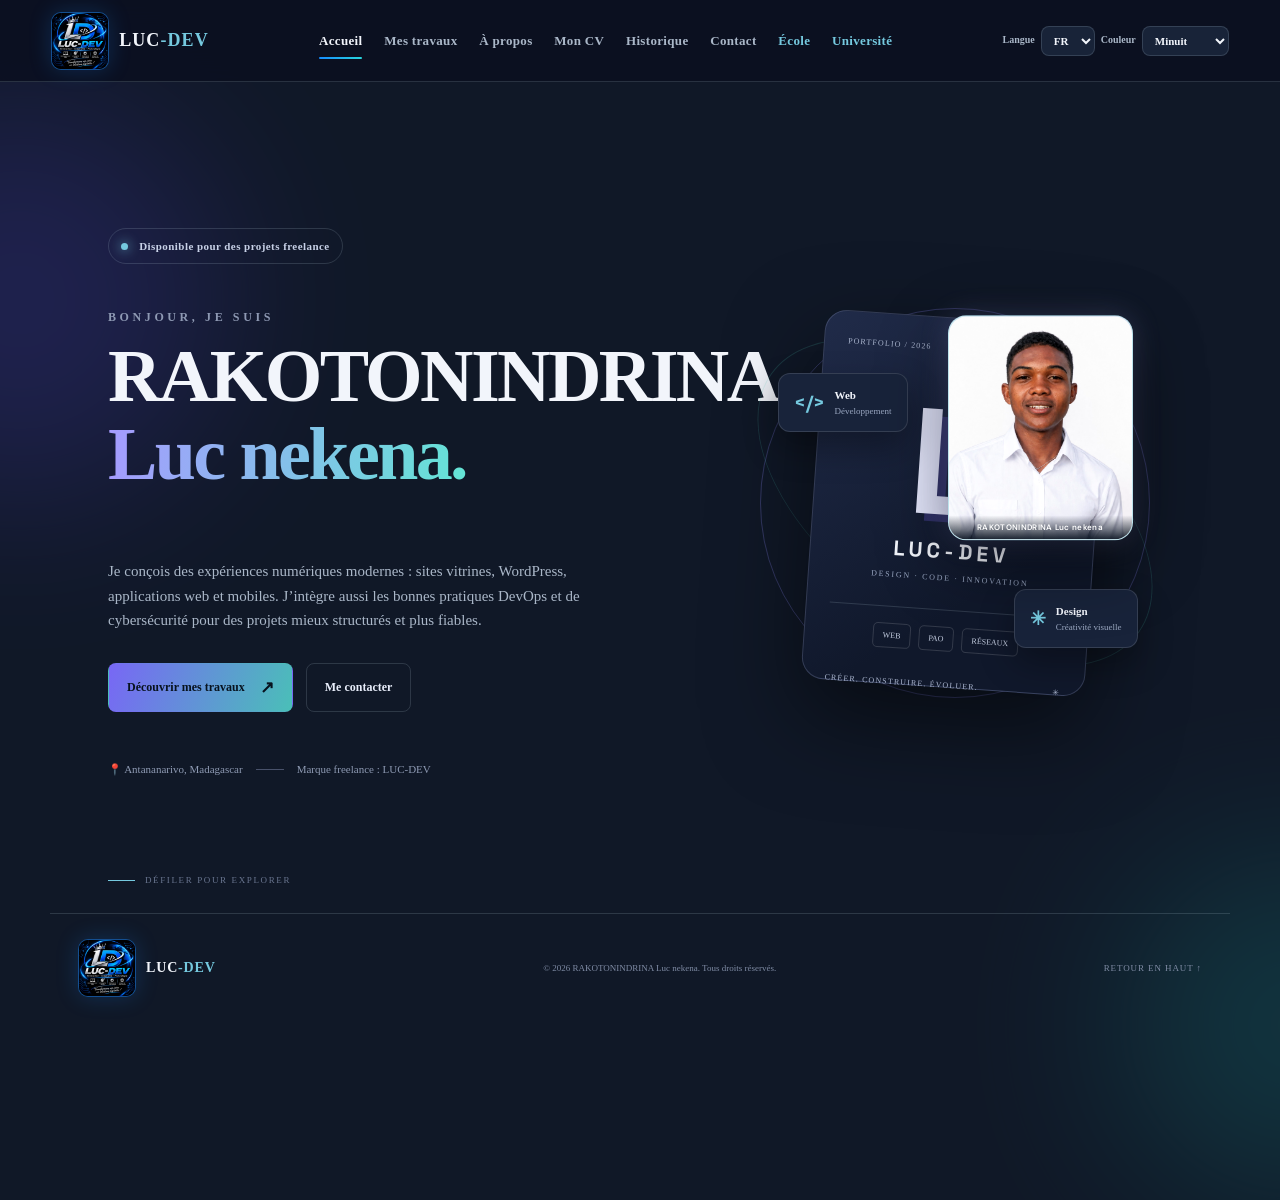
==== commit 9aaafda3: "Add files via upload" ====
--- a/index.html
+++ b/index.html
@@ -23,8 +23,17 @@
       <a href="cv.html" class="nav-link">Mon CV</a>
       <a href="historique.html" class="nav-link">Historique</a>
       <a href="contact.html" class="nav-link">Contact</a>
-      <a href="https://www.facebook.com/profile.php?id=100060708171012" class="nav-link" target="_blank" rel="noopener noreferrer">Facebook</a>
+      <a href="https://www.facebook.com/sitraka.h.rasoanaivo" class="nav-link school-link" target="_blank" rel="noopener noreferrer">École</a>
+      <a href="https://www.facebook.com/University.Akamasoa" class="nav-link school-link" target="_blank" rel="noopener noreferrer">Université</a>
     </nav>
+    <div class="site-controls" aria-label="Préférences du site">
+      <label class="control-label" for="languageSelect">Langue</label>
+      <select id="languageSelect" aria-label="Choose language"><option value="fr">FR</option><option value="en">EN</option></select>
+      <label class="control-label" for="themeSelect">Couleur</label>
+      <select id="themeSelect" aria-label="Choisir une couleur">
+        <option value="midnight">Minuit</option><option value="ocean">Océan</option><option value="forest">Forêt</option><option value="lavender">Lavande</option><option value="sand">Sable</option><option value="rose">Rose doux</option><option value="slate">Ardoise</option><option value="mint">Menthe</option><option value="amber">Ambre</option><option value="plum">Prune</option><option value="ice">Glacier</option><option value="graphite">Graphite</option>
+      </select>
+    </div>
   </header>
   <main class="page-main">
     <section class="hero section" id="accueil">
@@ -32,17 +41,17 @@
         <div class="eyebrow"><span class="status-dot"></span> Disponible pour des projets freelance</div>
         <p class="hero-kicker">BONJOUR, JE SUIS</p>
         <h1>RAKOTONINDRINA<br><span class="gradient-text">Luc nekena.</span></h1>
-        <h2>DevOps <span>·</span> Cybersécurité <span>·</span> Développement web</h2>
+        <h2 class="typing-line" data-typing="DevOps|Cybersécurité|Développement web|WordPress|Applications web & mobiles">DevOps <span>·</span> Cybersécurité <span>·</span> Développement web</h2>
         <p class="hero-description">Je conçois des expériences numériques modernes : sites vitrines, WordPress, applications web et mobiles. J’intègre aussi les bonnes pratiques DevOps et de cybersécurité pour des projets mieux structurés et plus fiables.</p>
         <div class="hero-actions">
-          <a class="button button-primary" href="#travaux">Découvrir mes travaux <span>↗</span></a>
-          <a class="button button-ghost" href="#contact">Me contacter</a>
+          <a class="button button-primary" href="travaux.html">Découvrir mes travaux <span>↗</span></a>
+          <a class="button button-ghost" href="contact.html">Me contacter</a>
         </div>
         <div class="hero-meta"><span>📍 Antananarivo, Madagascar</span><span class="meta-line"></span><span>Marque freelance : LUC-DEV</span></div>
       </div>
       <div class="hero-visual">
         <div class="visual-orbit orbit-a"></div><div class="visual-orbit orbit-b"></div>
-        <div class="portrait-frame"><img src="assets/luc-profile.png" alt="Photo de profil de RAKOTONINDRINA Luc nekena"><span class="portrait-caption">RAKOTONINDRINA Luc nekena</span></div>
+        <div class="portrait-frame mirror-portrait"><img src="assets/luc-profile.png" alt="Photo de profil de RAKOTONINDRINA Luc nekena"><span class="portrait-caption">RAKOTONINDRINA Luc nekena</span></div>
         <div class="profile-card">
           <div class="profile-top"><span class="tiny-label">PORTFOLIO / 2026</span><span class="online-indicator">● EN LIGNE</span></div>
           <div class="monogram">L<span>.</span></div>
--- a/style.css
+++ b/style.css
@@ -64,3 +64,21 @@
 #mainNav .nav-link.active{color:var(--text);position:relative}
 #mainNav .nav-link.active:after{content:"";position:absolute;left:0;right:0;bottom:-8px;height:2px;border-radius:3px;background:linear-gradient(90deg,#168cff,#28d6dc)}
 @media(max-width:760px){.page-main>.section{padding-top:95px;padding-bottom:65px}.page-main>.hero.section{padding-top:90px}}
+
+/* LUC-DEV professional theme */
+:root{--panel:#182338;--panel2:#202c40;--line:rgba(190,210,225,.17);--accent:#9b9be8}
+body{font-family:Georgia,"Times New Roman",serif}
+h1,h2,h3,h4,.brand,.button,.nav-link,.eyebrow,.hero-kicker,.hero-meta,.tiny-label,.online-indicator,.profile-role,.profile-bottom,.tags,.image-label,.control-label,select{font-family:Georgia,"Times New Roman",serif}
+h1,h2,h3,h4,strong,b,.brand,.button{font-weight:700}
+.topbar{max-width:none;width:100%;padding:0 clamp(16px,4vw,56px);gap:18px}
+nav{gap:clamp(10px,1.7vw,25px)}.nav-link{font-weight:700;letter-spacing:.025em}.nav-link.active,.school-link{color:var(--cyan)}
+.menu-toggle{width:44px;height:44px;border:1px solid var(--line);border-radius:12px;cursor:pointer;transition:background .35s,border-color .35s,transform .55s;z-index:24}
+.menu-toggle span{transition:transform .55s cubic-bezier(.2,.8,.2,1),opacity .25s,background .3s;transform-origin:center}
+.menu-toggle.is-open{background:var(--accent);border-color:var(--accent);transform:rotate(90deg)}.menu-toggle.is-open span{background:#101827}.menu-toggle.is-open span:first-child{transform:translateY(7px) rotate(45deg)}.menu-toggle.is-open span:nth-child(2){opacity:0}.menu-toggle.is-open span:last-child{transform:translateY(-7px) rotate(-45deg)}
+.site-controls{display:flex;align-items:center;gap:6px;flex-wrap:wrap}.control-label{font-size:10px;color:var(--muted);font-weight:700}.site-controls select{background:var(--panel);color:var(--text);border:1px solid var(--line);border-radius:8px;padding:7px 8px;font-size:11px;font-weight:700;max-width:112px;outline:none}
+.hero h1,.section-heading h2,.about-left h2,.project-info h4,.project-heading h3{font-family:Georgia,"Times New Roman",serif;font-weight:700;letter-spacing:-.035em}.hero h1{font-size:clamp(42px,5.8vw,74px)}.typing-line{min-height:1.6em;font-family:Georgia,"Times New Roman",serif;font-weight:700}.typing-word{display:inline-block;border-right:2px solid var(--cyan);padding-right:5px;animation:caretBlink .8s steps(1) infinite}@keyframes caretBlink{50%{border-color:transparent}}
+.mirror-portrait{isolation:isolate;transform:translateY(var(--portrait-shift,0px));transition:transform .18s ease-out;border:1px solid color-mix(in srgb,var(--cyan) 45%,transparent);box-shadow:0 22px 70px #0007,0 0 28px color-mix(in srgb,var(--accent) 24%,transparent)}.mirror-portrait:before{content:"";position:absolute;inset:-9px;z-index:-1;border-radius:26px;background:linear-gradient(135deg,var(--cyan),var(--accent),transparent 70%);filter:blur(15px);opacity:.5}.mirror-portrait img{filter:saturate(1.04) contrast(1.04);transform:scaleX(-1);-webkit-box-reflect:below 8px linear-gradient(transparent 68%,rgba(255,255,255,.16))}
+.reveal{opacity:0;transform:translateY(24px);transition:opacity .7s ease,transform .7s ease}.reveal.visible{opacity:1;transform:translateY(0)}.visual-card{overflow:hidden}.visual-image img{transition:transform .8s cubic-bezier(.2,.7,.2,1),filter .6s}.visual-card:hover .visual-image img{transform:scale(1.07);filter:saturate(1.2)}
+@media(max-width:980px){.topbar{height:auto;min-height:76px;flex-wrap:wrap;padding:12px 18px}.menu-toggle{display:block;margin-left:auto}#mainNav{display:flex;position:absolute;top:calc(100% + 1px);left:12px;right:12px;flex-direction:column;align-items:stretch;gap:0;padding:8px;background:var(--panel);border:1px solid var(--line);border-radius:16px;box-shadow:0 22px 55px #0008;opacity:0;visibility:hidden;transform:translateY(-12px) scale(.98);transform-origin:top right;transition:opacity .28s,transform .38s,visibility .28s;z-index:22}#mainNav.is-open{opacity:1;visibility:visible;transform:translateY(0) scale(1)}#mainNav .nav-link{padding:12px 14px;border-radius:9px}#mainNav .nav-link:hover{background:color-mix(in srgb,var(--accent) 18%,transparent)}.site-controls{width:100%;justify-content:flex-end;padding-top:5px}}
+@media(max-width:600px){.control-label{font-size:9px}.site-controls select{font-size:10px;padding:6px}.hero{grid-template-columns:1fr}.hero-visual{min-height:380px}.mirror-portrait img{-webkit-box-reflect:below 5px linear-gradient(transparent 70%,rgba(255,255,255,.12))}}
+@media(prefers-reduced-motion:reduce){*,*::before,*::after{scroll-behavior:auto!important;animation-duration:.01ms!important;transition-duration:.01ms!important}}
